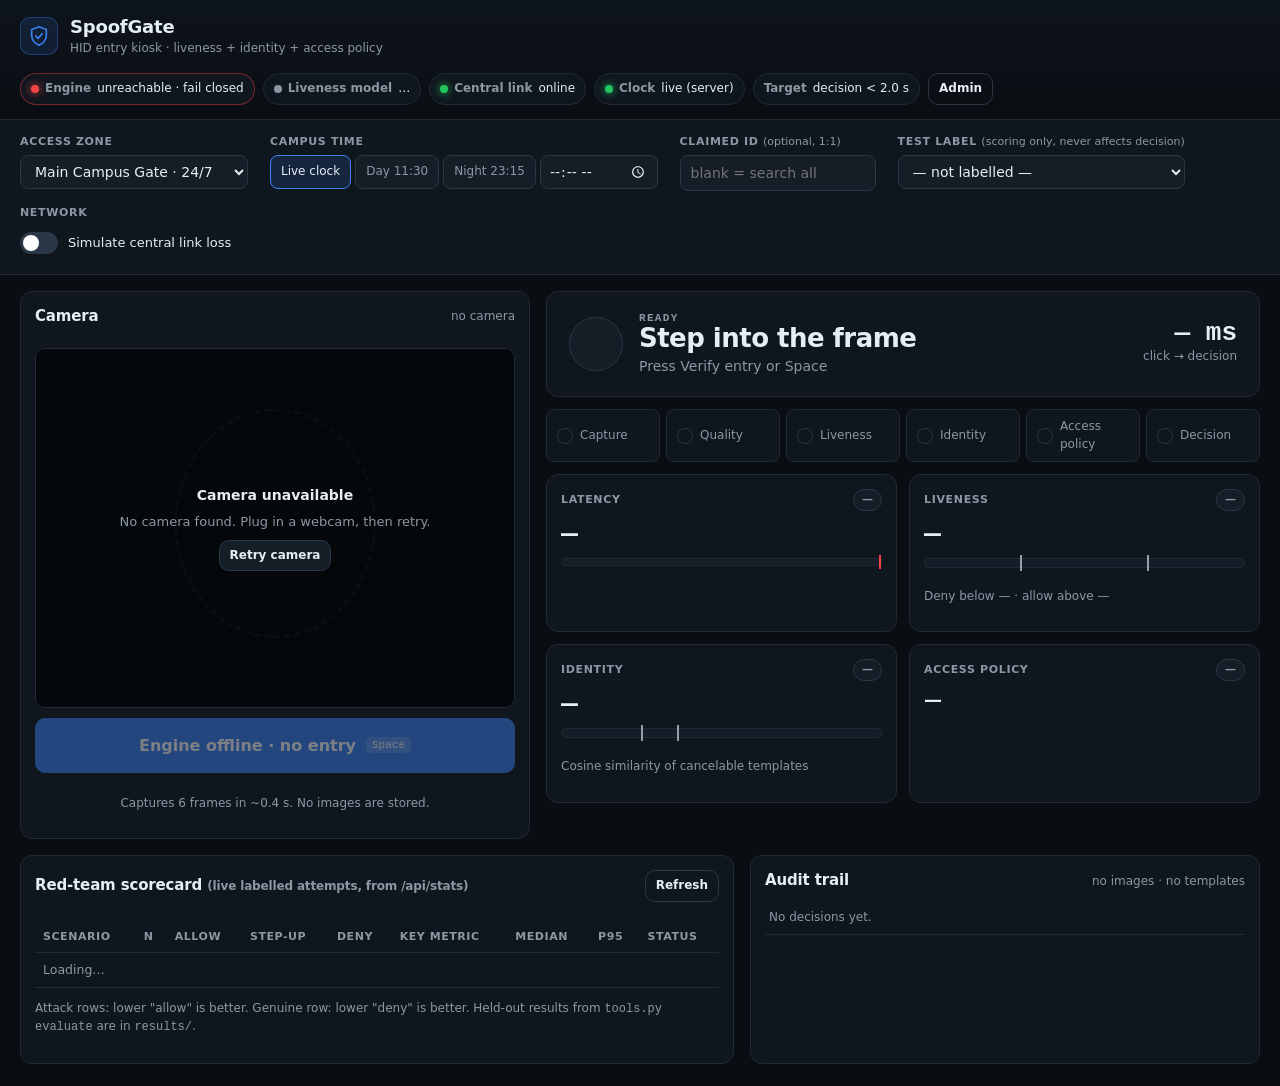
==== frontend/index.html @ 4c599ee3 "vishal_frontend" ====
<!DOCTYPE html>
<html lang="en">
<head>
  <meta charset="utf-8">
  <meta name="viewport" content="width=device-width, initial-scale=1">
  <title>SpoofGate · HID Entry Kiosk</title>
  <link rel="stylesheet" href="styles.css">
</head>
<body>
  <!-- ============ HEADER ============ -->
  <header class="top">
    <div class="brand">
      <div class="logo" aria-hidden="true">
        <svg viewBox="0 0 24 24" width="22" height="22"><path d="M12 2 4 5v6c0 5 3.4 9.4 8 11 4.6-1.6 8-6 8-11V5l-8-3Z" fill="none" stroke="currentColor" stroke-width="1.8"/><path d="m8.5 12 2.5 2.5 4.5-5" fill="none" stroke="currentColor" stroke-width="1.8" stroke-linecap="round" stroke-linejoin="round"/></svg>
      </div>
      <div>
        <h1>SpoofGate</h1>
        <p class="sub">HID entry kiosk · liveness + identity + access policy</p>
      </div>
    </div>
    <div class="pills" id="pills">
      <span class="pill" id="pill-engine"><i></i><b>Engine</b><span>checking…</span></span>
      <span class="pill" id="pill-model"><i></i><b>Liveness model</b><span>…</span></span>
      <span class="pill" id="pill-link"><i></i><b>Central link</b><span>online</span></span>
      <span class="pill" id="pill-clock"><i></i><b>Clock</b><span>live</span></span>
      <span class="pill sla"><b>Target</b><span>decision &lt; 2.0 s</span></span>
      <button class="btn small ghost" id="btn-admin" type="button">Admin</button>
    </div>
  </header>

  <!-- ============ OFFLINE BANNER ============ -->
  <div class="offline-banner" id="offline-banner" hidden>
    <div>
      <strong>OFFLINE · SAFE LOCAL MODE</strong>
      <span>Central service unreachable. Decisions run on this kiosk with stricter rules and never fail open.</span>
    </div>
    <ul>
      <li>Auto-entry only if liveness ≥ <b id="r-live">0.85</b> and match ≥ <b id="r-sim">0.45</b></li>
      <li>Liveness doubt → local head-turn fallback</li>
      <li>Identity or schedule doubt → no entry, security desk</li>
      <li>Restricted zones stay closed</li>
    </ul>
  </div>

  <!-- ============ CONTROL BAR ============ -->
  <section class="controls" aria-label="Kiosk context">
    <label class="ctl">
      <span>Access zone</span>
      <select id="zone">
        <option value="campus_gate">Main Campus Gate · 24/7</option>
        <option value="lab_cse">AI Lab (CSE) · scheduled</option>
        <option value="server_room">Server Room · faculty only</option>
      </select>
    </label>
    <div class="ctl">
      <span>Campus time</span>
      <div class="seg" role="group" aria-label="Clock mode">
        <button type="button" class="on" data-time="">Live clock</button>
        <button type="button" data-time="11:30">Day 11:30</button>
        <button type="button" data-time="23:15">Night 23:15</button>
        <input type="time" id="time-custom" aria-label="Custom demo time">
      </div>
    </div>
    <label class="ctl">
      <span>Claimed ID <em>(optional, 1:1)</em></span>
      <input id="claimed" type="text" placeholder="blank = search all" autocomplete="off" spellcheck="false">
    </label>
    <label class="ctl">
      <span>Test label <em>(scoring only, never affects decision)</em></span>
      <select id="label">
        <option value="">— not labelled —</option>
        <option value="genuine">Genuine live person</option>
        <option value="print">Printed photo</option>
        <option value="screen_photo">Screen photo</option>
        <option value="video_replay">Video replay</option>
        <option value="mask">Mask</option>
      </select>
    </label>
    <div class="ctl">
      <span>Network</span>
      <label class="switch">
        <input type="checkbox" id="offline-toggle">
        <i></i><b id="offline-text">Simulate central link loss</b>
      </label>
    </div>
  </section>

  <!-- ============ MAIN ============ -->
  <main class="grid">
    <!-- LEFT: camera -->
    <section class="card cam-card">
      <div class="card-head">
        <h2>Camera</h2>
        <span class="muted small" id="cam-meta">starting…</span>
      </div>
      <div class="cam" id="cam">
        <video id="video" playsinline muted autoplay></video>
        <div class="guide" aria-hidden="true"></div>
        <div class="flash" id="flash"></div>
        <div class="cam-badge" id="cam-badge" hidden>LOCAL EDGE MODE</div>
        <div class="cam-msg" id="cam-msg" hidden>
          <strong id="cam-msg-title">Camera unavailable</strong>
          <span id="cam-msg-text"></span>
          <button class="btn small" id="cam-retry" type="button">Retry camera</button>
        </div>
      </div>
      <button class="btn primary big" id="btn-verify" type="button">
        <span id="verify-text">Verify entry</span><kbd>Space</kbd>
      </button>
      <p class="muted small center">Captures 6 frames in ~0.4 s. No images are stored.</p>

      <!-- Step-up panel -->
      <div class="step" id="step" hidden>
        <h3 id="step-title">Extra check</h3>
        <p id="step-text" class="muted"></p>
        <div id="step-otp" hidden>
          <div class="otp-row">
            <input id="otp" inputmode="numeric" maxlength="6" placeholder="6-digit code" autocomplete="one-time-code">
            <button class="btn primary" id="btn-otp" type="button">Verify code</button>
          </div>
          <button class="link" id="btn-otp-demo" type="button">Demo: show code sent to registered phone</button>
          <span class="mono" id="otp-demo"></span>
        </div>
        <div id="step-action" hidden>
          <button class="btn primary" id="btn-action" type="button">Start head-turn check</button>
        </div>
        <div id="step-recapture" hidden>
          <button class="btn primary" id="btn-recapture" type="button">Try again</button>
        </div>
        <p class="err small" id="step-err"></p>
      </div>
    </section>

    <!-- RIGHT: decision + telemetry -->
    <section class="right">
      <div class="hero idle" id="hero" aria-live="polite">
        <div class="hero-main">
          <div class="hero-icon" id="hero-icon" aria-hidden="true"></div>
          <div>
            <div class="hero-kicker" id="hero-kicker">READY</div>
            <div class="hero-title" id="hero-title">Step into the frame</div>
            <div class="hero-sub" id="hero-sub">Press Verify entry or Space</div>
          </div>
        </div>
        <div class="hero-side">
          <div class="watch" id="watch">— ms</div>
          <div class="muted small">click → decision</div>
          <code class="small" id="hero-code"></code>
        </div>
      </div>

      <ol class="trace" id="trace" aria-label="Decision pipeline">
        <li data-k="capture"><i></i>Capture</li>
        <li data-k="quality"><i></i>Quality</li>
        <li data-k="liveness"><i></i>Liveness</li>
        <li data-k="identity"><i></i>Identity</li>
        <li data-k="policy"><i></i>Access policy</li>
        <li data-k="offline"><i></i>Offline rules</li>
        <li data-k="decision"><i></i>Decision</li>
      </ol>

      <div class="bento">
        <div class="card tile">
          <div class="tile-head"><h3>Latency</h3><span class="chip" id="lat-chip">—</span></div>
          <div class="big-num" id="lat-total">—</div>
          <div class="sla-bar"><div id="sla-fill"></div><span class="sla-mark" title="2 s limit"></span></div>
          <dl class="kv" id="lat-break"></dl>
        </div>
        <div class="card tile">
          <div class="tile-head"><h3>Liveness</h3><span class="chip" id="live-chip">—</span></div>
          <div class="big-num" id="live-val">—</div>
          <div class="meter" id="live-meter"><div class="fill"></div><span class="mk a"></span><span class="mk b"></span></div>
          <p class="muted small" id="live-note">Deny below — · allow above —</p>
        </div>
        <div class="card tile">
          <div class="tile-head"><h3>Identity</h3><span class="chip" id="id-chip">—</span></div>
          <div class="big-num" id="id-user">—</div>
          <div class="meter" id="id-meter"><div class="fill"></div><span class="mk a"></span><span class="mk b"></span></div>
          <p class="muted small" id="id-note">Cosine similarity of cancelable templates</p>
        </div>
        <div class="card tile">
          <div class="tile-head"><h3>Access policy</h3><span class="chip" id="pol-chip">—</span></div>
          <div class="big-num small-num" id="pol-zone">—</div>
          <dl class="kv" id="pol-kv"></dl>
        </div>
      </div>
    </section>
  </main>

  <!-- ============ BOTTOM ============ -->
  <section class="bottom">
    <div class="card">
      <div class="card-head">
        <h2>Red-team scorecard <span class="muted small">(live labelled attempts, from /api/stats)</span></h2>
        <button class="btn small ghost" id="btn-stats" type="button">Refresh</button>
      </div>
      <div class="summary" id="summary"></div>
      <div class="table-wrap">
        <table>
          <thead>
            <tr><th>Scenario</th><th>n</th><th>Allow</th><th>Step-up</th><th>Deny</th><th>Key metric</th><th>Median</th><th>p95</th><th>Status</th></tr>
          </thead>
          <tbody id="stats-body"><tr><td colspan="9" class="muted">Loading…</td></tr></tbody>
        </table>
      </div>
      <p class="muted small">Attack rows: lower "allow" is better. Genuine row: lower "deny" is better. Held-out results from <code>tools.py evaluate</code> are in <code>results/</code>.</p>
    </div>

    <div class="card">
      <div class="card-head">
        <h2>Audit trail</h2>
        <span class="muted small">no images · no templates</span>
      </div>
      <div class="queue" id="queue" hidden>
        <div>
          <strong id="queue-count">0</strong> offline decisions waiting to sync
          <span class="muted small">(stored on this kiosk: id, time, zone, decision, reason, user, scores)</span>
        </div>
        <button class="btn small" id="btn-sync" type="button">Sync now</button>
      </div>
      <ul class="audit" id="audit"><li class="muted">No decisions yet.</li></ul>
    </div>
  </section>

  <!-- ============ ADMIN ============ -->
  <dialog id="admin">
    <form method="dialog" class="admin-head">
      <h2>Admin</h2>
      <button class="btn small ghost" value="close">Close</button>
    </form>
    <section>
      <h3>Enroll a person</h3>
      <p class="muted small">Look at the camera. 8 frames are turned into a revocable template; no photo is kept. Add the user to <code>data/policy/campus_policy.json</code> to give them zone access.</p>
      <div class="otp-row">
        <input id="enroll-id" placeholder="user id (a-z, 0-9, -)" autocomplete="off" spellcheck="false">
        <button class="btn primary" id="btn-enroll" type="button">Capture &amp; enroll</button>
      </div>
      <p class="small" id="enroll-msg"></p>
    </section>
    <section>
      <h3>Revoke a template</h3>
      <div class="otp-row">
        <select id="revoke-id"></select>
        <button class="btn danger" id="btn-revoke" type="button">Revoke</button>
      </div>
      <p class="small" id="revoke-msg"></p>
    </section>
    <section>
      <h3>Engine health</h3>
      <dl class="kv" id="health-kv"></dl>
    </section>
  </dialog>

  <div class="toast" id="toast" role="status"></div>
  <script src="app.js"></script>
</body>
</html>
---- frontend/styles.css ----
/* SpoofGate kiosk UI — self-contained, no CDN (works when venue Wi-Fi drops) */
:root {
  --bg: #0a0e13;
  --panel: #10161e;
  --panel-2: #151d27;
  --line: #1f2a37;
  --line-2: #2a3747;
  --text: #e6edf3;
  --muted: #8b98a5;
  --blue: #3b82f6;
  --green: #22c55e;
  --green-bg: rgba(34, 197, 94, .12);
  --amber: #f59e0b;
  --amber-bg: rgba(245, 158, 11, .12);
  --red: #ef4444;
  --red-bg: rgba(239, 68, 68, .12);
  --radius: 12px;
  --mono: ui-monospace, SFMono-Regular, Menlo, Consolas, monospace;
}
* { box-sizing: border-box; }
[hidden] { display: none !important; }
html, body { margin: 0; background: var(--bg); color: var(--text);
  font: 14px/1.45 system-ui, -apple-system, "Segoe UI", Roboto, Inter, sans-serif; }
h1, h2, h3 { margin: 0; font-weight: 650; letter-spacing: -.01em; }
h2 { font-size: 15px; } h3 { font-size: 13px; }
code, .mono { font-family: var(--mono); }
.muted { color: var(--muted); } .small { font-size: 12px; } .center { text-align: center; }
.err { color: var(--red); min-height: 1em; margin: 6px 0 0; }
em { font-style: normal; color: var(--muted); font-weight: 400; }

/* ---------- header ---------- */
.top { display: flex; align-items: center; gap: 16px; padding: 14px 20px;
  border-bottom: 1px solid var(--line); background: linear-gradient(180deg, #0e141c, var(--bg)); flex-wrap: wrap; }
.brand { display: flex; gap: 12px; align-items: center; margin-right: auto; }
.logo { width: 38px; height: 38px; border-radius: 10px; display: grid; place-items: center;
  color: var(--blue); background: rgba(59, 130, 246, .12); border: 1px solid rgba(59, 130, 246, .35); }
.brand h1 { font-size: 18px; }
.sub { margin: 0; color: var(--muted); font-size: 12px; }
.pills { display: flex; gap: 8px; flex-wrap: wrap; }
.pill { display: inline-flex; align-items: center; gap: 6px; padding: 5px 10px; border-radius: 999px;
  background: var(--panel); border: 1px solid var(--line); font-size: 12px; white-space: nowrap; }
.pill b { font-weight: 600; color: var(--muted); }
.pill i { width: 8px; height: 8px; border-radius: 50%; background: var(--muted); }
.pill.ok i { background: var(--green); box-shadow: 0 0 8px var(--green); }
.pill.warn i { background: var(--amber); box-shadow: 0 0 8px var(--amber); }
.pill.bad i { background: var(--red); box-shadow: 0 0 8px var(--red); }
.pill.warn { border-color: rgba(245, 158, 11, .45); }
.pill.bad { border-color: rgba(239, 68, 68, .45); }
.pill.sla span { color: var(--text); }

/* ---------- buttons & inputs ---------- */
.btn { font: inherit; font-weight: 600; color: var(--text); background: var(--panel-2);
  border: 1px solid var(--line-2); border-radius: 10px; padding: 9px 14px; cursor: pointer;
  transition: background .15s, border-color .15s, transform .05s; }
.btn:hover { border-color: #3a4a5e; background: #1a2430; }
.btn:active { transform: translateY(1px); }
.btn:disabled { opacity: .45; cursor: not-allowed; }
.btn.primary { background: var(--blue); border-color: var(--blue); color: #fff; }
.btn.primary:hover { background: #2f6fe0; }
.btn.danger { background: var(--red-bg); border-color: rgba(239, 68, 68, .5); color: #fca5a5; }
.btn.ghost { background: transparent; }
.btn.small { padding: 6px 10px; font-size: 12px; }
.btn.big { width: 100%; padding: 15px; font-size: 16px; display: flex; justify-content: center; align-items: center; gap: 10px; }
kbd { font: 11px var(--mono); padding: 2px 6px; border-radius: 5px; background: rgba(255,255,255,.18); }
.link { background: none; border: 0; color: var(--blue); cursor: pointer; padding: 6px 0; font: inherit; font-size: 12px; }
input, select { font: inherit; color: var(--text); background: var(--panel-2); border: 1px solid var(--line-2);
  border-radius: 8px; padding: 7px 10px; outline: none; min-width: 0; }
input:focus, select:focus { border-color: var(--blue); }
input[type="time"] { color-scheme: dark; padding: 5px 8px; }

/* ---------- control bar ---------- */
.controls { display: flex; flex-wrap: wrap; gap: 14px 22px; padding: 14px 20px; border-bottom: 1px solid var(--line); background: var(--panel); }
.ctl { display: flex; flex-direction: column; gap: 5px; }
.ctl > span { font-size: 11px; text-transform: uppercase; letter-spacing: .06em; color: var(--muted); font-weight: 600; }
.ctl > span em { text-transform: none; letter-spacing: 0; }
.seg { display: flex; gap: 4px; align-items: center; }
.seg button { font: inherit; font-size: 12px; color: var(--muted); background: var(--panel-2); border: 1px solid var(--line-2);
  padding: 7px 10px; border-radius: 8px; cursor: pointer; }
.seg button.on { color: var(--text); border-color: var(--blue); background: rgba(59, 130, 246, .15); }
.seg button.demo.on { border-color: var(--amber); background: var(--amber-bg); color: #fcd34d; }
.switch { display: flex; align-items: center; gap: 10px; cursor: pointer; padding: 6px 0; }
.switch input { display: none; }
.switch i { width: 38px; height: 22px; border-radius: 999px; background: var(--line-2); position: relative; transition: background .2s; flex: none; }
.switch i::after { content: ""; position: absolute; top: 3px; left: 3px; width: 16px; height: 16px; border-radius: 50%; background: #fff; transition: left .2s; }
.switch input:checked + i { background: var(--amber); }
.switch input:checked + i::after { left: 19px; }
.switch b { font-weight: 500; font-size: 13px; }

/* ---------- offline banner ---------- */
.offline-banner { display: flex; gap: 20px; flex-wrap: wrap; align-items: center; justify-content: space-between;
  padding: 10px 20px; background: var(--amber-bg); border-bottom: 1px solid rgba(245, 158, 11, .4); color: #fde68a; }
.offline-banner strong { color: var(--amber); margin-right: 10px; letter-spacing: .04em; }
.offline-banner ul { display: flex; flex-wrap: wrap; gap: 4px 16px; margin: 0; padding: 0; list-style: none; font-size: 12px; }
.offline-banner li::before { content: "• "; color: var(--amber); }

/* ---------- layout ---------- */
.grid { display: grid; grid-template-columns: minmax(340px, 5fr) 7fr; gap: 16px; padding: 16px 20px; }
.bottom { display: grid; grid-template-columns: 7fr 5fr; gap: 16px; padding: 0 20px 24px; }
@media (max-width: 1100px) { .grid, .bottom { grid-template-columns: 1fr; } }
.card { background: var(--panel); border: 1px solid var(--line); border-radius: var(--radius); padding: 14px; }
.card-head { display: flex; justify-content: space-between; align-items: center; margin-bottom: 10px; gap: 10px; }
.right { display: flex; flex-direction: column; gap: 12px; min-width: 0; }

/* ---------- camera ---------- */
.cam-card { display: flex; flex-direction: column; gap: 10px; }
.cam { position: relative; aspect-ratio: 4 / 3; border-radius: 10px; overflow: hidden; background: #05080b; border: 1px solid var(--line); }
.cam video { width: 100%; height: 100%; object-fit: cover; transform: scaleX(-1); display: block; }
.guide { position: absolute; left: 50%; top: 50%; width: 42%; height: 64%; transform: translate(-50%, -52%);
  border: 2px dashed rgba(255, 255, 255, .45); border-radius: 50%; pointer-events: none; transition: border-color .2s; }
.cam.busy .guide { border-color: var(--blue); border-style: solid; animation: pulse 0.8s ease-in-out infinite; }
.cam.r-allow .guide { border: 3px solid var(--green); }
.cam.r-step .guide { border: 3px solid var(--amber); }
.cam.r-deny .guide { border: 3px solid var(--red); }
@keyframes pulse { 50% { opacity: .45; } }
.flash { position: absolute; inset: 0; background: #fff; opacity: 0; pointer-events: none; transition: opacity .08s; }
.flash.on { opacity: .12; }
.cam-badge { position: absolute; top: 10px; left: 10px; font: 600 11px var(--mono); letter-spacing: .06em;
  padding: 4px 8px; border-radius: 6px; background: rgba(245, 158, 11, .9); color: #111; }
.cam-msg { position: absolute; inset: 0; display: flex; flex-direction: column; align-items: center; justify-content: center;
  gap: 8px; padding: 24px; text-align: center; background: rgba(5, 8, 11, .92); }
.cam-msg span { color: var(--muted); font-size: 13px; max-width: 340px; }

/* ---------- step-up ---------- */
.step { border: 1px solid rgba(245, 158, 11, .45); background: var(--amber-bg); border-radius: 10px; padding: 12px; }
.step h3 { color: var(--amber); margin-bottom: 4px; }
.step p { margin: 0 0 10px; }
.otp-row { display: flex; gap: 8px; }
.otp-row input, .otp-row select { flex: 1; }
#otp { font: 600 18px var(--mono); letter-spacing: .3em; }
#otp-demo { color: #fde68a; margin-left: 8px; }

/* ---------- hero decision ---------- */
.hero { display: flex; justify-content: space-between; align-items: center; gap: 16px; padding: 20px 22px;
  border-radius: var(--radius); border: 1px solid var(--line); background: var(--panel); transition: all .25s; }
.hero-main { display: flex; gap: 16px; align-items: center; min-width: 0; }
.hero-icon { width: 54px; height: 54px; border-radius: 50%; flex: none; display: grid; place-items: center;
  font-size: 26px; font-weight: 700; background: var(--panel-2); border: 1px solid var(--line-2); color: var(--muted); }
.hero-kicker { font: 600 11px var(--mono); letter-spacing: .12em; color: var(--muted); }
.hero-title { font-size: 26px; font-weight: 750; letter-spacing: -.02em; line-height: 1.15; }
.hero-sub { color: var(--muted); margin-top: 2px; }
.hero-side { text-align: right; flex: none; }
.watch { font: 700 26px var(--mono); font-variant-numeric: tabular-nums; }
.hero-side code { color: var(--muted); display: block; margin-top: 4px; }
.hero.allow { border-color: var(--green); background: linear-gradient(135deg, rgba(34,197,94,.16), var(--panel) 60%); box-shadow: 0 0 40px rgba(34,197,94,.15); }
.hero.allow .hero-icon { background: var(--green); color: #052e14; border-color: var(--green); }
.hero.allow .hero-kicker { color: var(--green); }
.hero.step { border-color: var(--amber); background: linear-gradient(135deg, rgba(245,158,11,.16), var(--panel) 60%); box-shadow: 0 0 40px rgba(245,158,11,.12); }
.hero.step .hero-icon { background: var(--amber); color: #3b2502; border-color: var(--amber); }
.hero.step .hero-kicker { color: var(--amber); }
.hero.deny { border-color: var(--red); background: linear-gradient(135deg, rgba(239,68,68,.17), var(--panel) 60%); box-shadow: 0 0 40px rgba(239,68,68,.15); }
.hero.deny .hero-icon { background: var(--red); color: #fff; border-color: var(--red); }
.hero.deny .hero-kicker { color: var(--red); }
.hero.busy .hero-icon { border-color: var(--blue); color: var(--blue); animation: pulse .8s infinite; }
.hero.busy .hero-kicker { color: var(--blue); }

/* ---------- pipeline trace ---------- */
.trace { display: flex; gap: 6px; list-style: none; margin: 0; padding: 0; flex-wrap: wrap; }
.trace li { flex: 1; min-width: 92px; display: flex; align-items: center; gap: 7px; padding: 8px 10px; font-size: 12px;
  border-radius: 8px; background: var(--panel); border: 1px solid var(--line); color: var(--muted); }
.trace li i { width: 16px; height: 16px; border-radius: 50%; flex: none; border: 1.5px solid var(--line-2);
  display: grid; place-items: center; font: 700 10px/1 var(--mono); font-style: normal; }
.trace li.ok { color: var(--text); border-color: rgba(34,197,94,.4); } .trace li.ok i { background: var(--green); border-color: var(--green); color: #052e14; }
.trace li.warn { color: var(--text); border-color: rgba(245,158,11,.45); } .trace li.warn i { background: var(--amber); border-color: var(--amber); color: #3b2502; }
.trace li.bad { color: var(--text); border-color: rgba(239,68,68,.5); } .trace li.bad i { background: var(--red); border-color: var(--red); color: #fff; }
.trace li.skip { opacity: .45; }
.trace li[data-k="offline"] { display: none; }
body.offline .trace li[data-k="offline"] { display: flex; }

/* ---------- bento tiles ---------- */
.bento { display: grid; grid-template-columns: repeat(2, minmax(0, 1fr)); gap: 12px; }
@media (max-width: 640px) { .bento { grid-template-columns: 1fr; } }
.tile { display: flex; flex-direction: column; gap: 8px; min-height: 150px; }
.tile-head { display: flex; justify-content: space-between; align-items: center; }
.tile h3 { color: var(--muted); font-weight: 600; text-transform: uppercase; letter-spacing: .06em; font-size: 11px; }
.big-num { font: 700 28px var(--mono); font-variant-numeric: tabular-nums; overflow: hidden; text-overflow: ellipsis; white-space: nowrap; }
.small-num { font-size: 18px; font-family: inherit; }
.chip { font-size: 11px; font-weight: 600; padding: 2px 8px; border-radius: 999px; background: var(--panel-2); border: 1px solid var(--line-2); color: var(--muted); white-space: nowrap; }
.chip.ok { color: #86efac; background: var(--green-bg); border-color: rgba(34,197,94,.4); }
.chip.warn { color: #fcd34d; background: var(--amber-bg); border-color: rgba(245,158,11,.4); }
.chip.bad { color: #fca5a5; background: var(--red-bg); border-color: rgba(239,68,68,.45); }
.meter { position: relative; height: 10px; border-radius: 999px; background: var(--panel-2); border: 1px solid var(--line); overflow: visible; }
.meter .fill { height: 100%; width: 0; border-radius: 999px; background: var(--muted); transition: width .4s ease, background .2s; }
.meter .mk { position: absolute; top: -4px; width: 2px; height: 16px; background: #c9d4df; opacity: .7; left: 0; }
.sla-bar { position: relative; height: 8px; border-radius: 999px; background: var(--panel-2); border: 1px solid var(--line); }
.sla-bar div { height: 100%; width: 0; border-radius: 999px; background: var(--green); transition: width .4s; }
.sla-mark { position: absolute; right: 0; top: -4px; width: 2px; height: 14px; background: var(--red); }
.kv { display: grid; grid-template-columns: auto 1fr; gap: 3px 12px; margin: 0; font-size: 12px; }
.kv dt { color: var(--muted); } .kv dd { margin: 0; text-align: right; font-family: var(--mono); overflow-wrap: anywhere; }

/* ---------- scorecard ---------- */
.summary { display: grid; grid-template-columns: repeat(4, minmax(0, 1fr)); gap: 8px; margin-bottom: 10px; }
@media (max-width: 640px) { .summary { grid-template-columns: repeat(2, 1fr); } }
.summary div { background: var(--panel-2); border: 1px solid var(--line); border-radius: 8px; padding: 8px 10px; }
.summary b { display: block; font: 700 18px var(--mono); }
.summary span { color: var(--muted); font-size: 11px; }
.table-wrap { overflow-x: auto; }
table { width: 100%; border-collapse: collapse; font-size: 12.5px; }
th { text-align: left; font-weight: 600; color: var(--muted); font-size: 11px; text-transform: uppercase; letter-spacing: .05em; padding: 7px 8px; border-bottom: 1px solid var(--line); }
td { padding: 8px; border-bottom: 1px solid var(--line); font-variant-numeric: tabular-nums; }
td.num { font-family: var(--mono); }

/* ---------- audit ---------- */
.queue { display: flex; justify-content: space-between; align-items: center; gap: 10px; padding: 10px; margin-bottom: 10px;
  border-radius: 8px; background: var(--amber-bg); border: 1px solid rgba(245,158,11,.4); }
.queue strong { color: var(--amber); font: 700 16px var(--mono); }
.audit { list-style: none; margin: 0; padding: 0; max-height: 300px; overflow-y: auto; }
.audit li { display: grid; grid-template-columns: 62px 72px 1fr auto; gap: 8px; align-items: center; padding: 7px 4px; border-bottom: 1px solid var(--line); font-size: 12px; }
.audit li.muted { display: block; }
.audit .t { font-family: var(--mono); color: var(--muted); }
.audit .r { overflow: hidden; text-overflow: ellipsis; white-space: nowrap; }
.tag { font: 600 10px var(--mono); padding: 2px 6px; border-radius: 5px; text-align: center; }
.tag.ALLOW { background: var(--green-bg); color: #86efac; }
.tag.STEP_UP { background: var(--amber-bg); color: #fcd34d; }
.tag.DENY { background: var(--red-bg); color: #fca5a5; }
.tag.off { background: rgba(245,158,11,.2); color: var(--amber); margin-left: 4px; }

/* ---------- admin dialog ---------- */
dialog { background: var(--panel); color: var(--text); border: 1px solid var(--line-2); border-radius: 14px; padding: 18px; width: min(520px, 92vw); }
dialog::backdrop { background: rgba(0, 0, 0, .6); }
.admin-head { display: flex; justify-content: space-between; align-items: center; margin-bottom: 8px; }
dialog section { padding: 12px 0; border-top: 1px solid var(--line); }
dialog section h3 { margin-bottom: 6px; }
dialog p { margin: 4px 0 8px; }
.ok-text { color: #86efac; } .bad-text { color: #fca5a5; }

/* ---------- toast ---------- */
.toast { position: fixed; bottom: 20px; left: 50%; transform: translate(-50%, 20px); opacity: 0; pointer-events: none;
  background: var(--panel-2); border: 1px solid var(--line-2); padding: 10px 16px; border-radius: 10px; transition: all .25s; z-index: 10; }
.toast.on { opacity: 1; transform: translate(-50%, 0); }
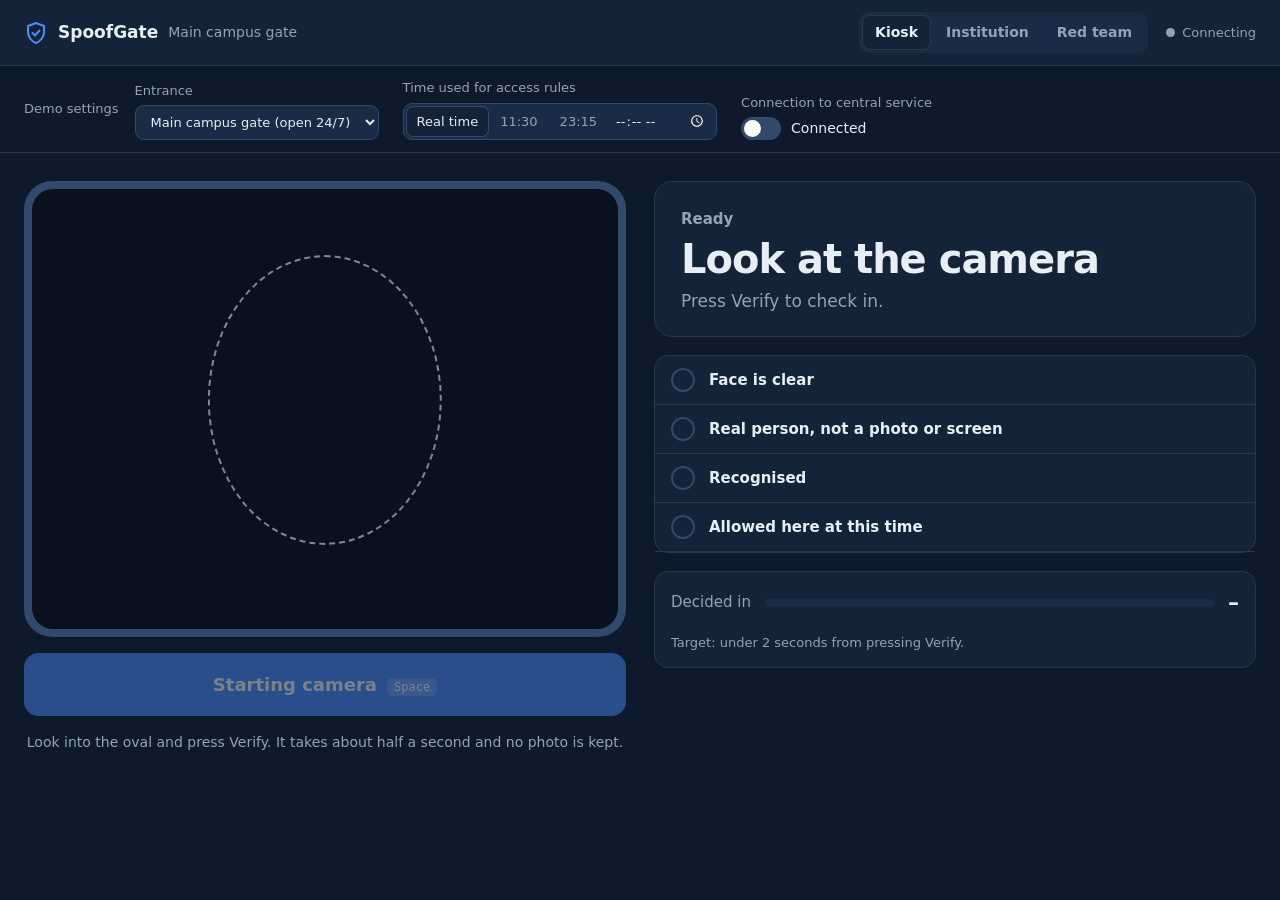
==== commit 755f1878: "change in frontend" ====
--- a/frontend/index.html
+++ b/frontend/index.html
@@ -3,255 +3,114 @@
 <head>
   <meta charset="utf-8">
   <meta name="viewport" content="width=device-width, initial-scale=1">
-  <title>SpoofGate · HID Entry Kiosk</title>
+  <title>SpoofGate kiosk</title>
   <link rel="stylesheet" href="styles.css">
 </head>
-<body>
-  <!-- ============ HEADER ============ -->
-  <header class="top">
-    <div class="brand">
-      <div class="logo" aria-hidden="true">
-        <svg viewBox="0 0 24 24" width="22" height="22"><path d="M12 2 4 5v6c0 5 3.4 9.4 8 11 4.6-1.6 8-6 8-11V5l-8-3Z" fill="none" stroke="currentColor" stroke-width="1.8"/><path d="m8.5 12 2.5 2.5 4.5-5" fill="none" stroke="currentColor" stroke-width="1.8" stroke-linecap="round" stroke-linejoin="round"/></svg>
-      </div>
-      <div>
-        <h1>SpoofGate</h1>
-        <p class="sub">HID entry kiosk · liveness + identity + access policy</p>
+<body class="theme-kiosk">
+  <header class="bar">
+    <a class="brand" href="index.html">
+      <svg viewBox="0 0 24 24" width="24" height="24" aria-hidden="true"><path d="M12 2 4 5v6c0 5 3.4 9.4 8 11 4.6-1.6 8-6 8-11V5l-8-3Z" fill="none" stroke="currentColor" stroke-width="2"/><path d="m8.5 12 2.5 2.5 4.5-5" fill="none" stroke="currentColor" stroke-width="2" stroke-linecap="round" stroke-linejoin="round"/></svg>
+      <strong>SpoofGate</strong>
+      <span id="where">Main campus gate</span>
+    </a>
+    <nav class="nav" aria-label="Dashboards">
+      <a href="index.html" aria-current="page">Kiosk</a>
+      <a href="admin.html">Institution</a>
+      <a href="redteam.html">Red team</a>
+    </nav>
+    <span class="dot" id="engine-dot">Connecting</span>
+  </header>
+
+  <section class="settings" aria-label="Demo settings">
+    <span class="label">Demo settings</span>
+    <label class="field">Entrance
+      <select id="zone">
+        <option value="campus_gate">Main campus gate (open 24/7)</option>
+        <option value="lab_cse">AI Lab (CSE), scheduled hours</option>
+        <option value="server_room">Server room, faculty only</option>
+      </select>
+    </label>
+    <div class="field">Time used for access rules
+      <div class="seg" role="group" aria-label="Clock">
+        <button type="button" data-time="" aria-pressed="true">Real time</button>
+        <button type="button" data-time="11:30" aria-pressed="false">11:30</button>
+        <button type="button" data-time="23:15" aria-pressed="false">23:15</button>
+        <input type="time" id="time-custom" aria-label="Other time">
       </div>
     </div>
-    <div class="pills" id="pills">
-      <span class="pill" id="pill-engine"><i></i><b>Engine</b><span>checking…</span></span>
-      <span class="pill" id="pill-model"><i></i><b>Liveness model</b><span>…</span></span>
-      <span class="pill" id="pill-link"><i></i><b>Central link</b><span>online</span></span>
-      <span class="pill" id="pill-clock"><i></i><b>Clock</b><span>live</span></span>
-      <span class="pill sla"><b>Target</b><span>decision &lt; 2.0 s</span></span>
-      <button class="btn small ghost" id="btn-admin" type="button">Admin</button>
+    <div class="field">Connection to central service
+      <label class="switch"><input type="checkbox" id="offline"><i></i><span id="offline-label">Connected</span></label>
     </div>
-  </header>
+    <div class="setup" id="setup" aria-live="polite"></div>
+  </section>
 
-  <!-- ============ OFFLINE BANNER ============ -->
-  <div class="offline-banner" id="offline-banner" hidden>
-    <div>
-      <strong>OFFLINE · SAFE LOCAL MODE</strong>
-      <span>Central service unreachable. Decisions run on this kiosk with stricter rules and never fail open.</span>
-    </div>
-    <ul>
-      <li>Auto-entry only if liveness ≥ <b id="r-live">0.85</b> and match ≥ <b id="r-sim">0.45</b></li>
-      <li>Liveness doubt → local head-turn fallback</li>
-      <li>Identity or schedule doubt → no entry, security desk</li>
-      <li>Restricted zones stay closed</li>
-    </ul>
+  <div class="offline-note" id="offline-note" hidden>
+    <span><b>Offline safe mode.</b> This kiosk decides on its own with stricter rules. Restricted areas stay locked and doubtful cases go to the security desk.</span>
+    <span id="offline-rule-text" class="small"></span>
   </div>
 
-  <!-- ============ CONTROL BAR ============ -->
-  <section class="controls" aria-label="Kiosk context">
-    <label class="ctl">
-      <span>Access zone</span>
-      <select id="zone">
-        <option value="campus_gate">Main Campus Gate · 24/7</option>
-        <option value="lab_cse">AI Lab (CSE) · scheduled</option>
-        <option value="server_room">Server Room · faculty only</option>
-      </select>
-    </label>
-    <div class="ctl">
-      <span>Campus time</span>
-      <div class="seg" role="group" aria-label="Clock mode">
-        <button type="button" class="on" data-time="">Live clock</button>
-        <button type="button" data-time="11:30">Day 11:30</button>
-        <button type="button" data-time="23:15">Night 23:15</button>
-        <input type="time" id="time-custom" aria-label="Custom demo time">
-      </div>
-    </div>
-    <label class="ctl">
-      <span>Claimed ID <em>(optional, 1:1)</em></span>
-      <input id="claimed" type="text" placeholder="blank = search all" autocomplete="off" spellcheck="false">
-    </label>
-    <label class="ctl">
-      <span>Test label <em>(scoring only, never affects decision)</em></span>
-      <select id="label">
-        <option value="">— not labelled —</option>
-        <option value="genuine">Genuine live person</option>
-        <option value="print">Printed photo</option>
-        <option value="screen_photo">Screen photo</option>
-        <option value="video_replay">Video replay</option>
-        <option value="mask">Mask</option>
-      </select>
-    </label>
-    <div class="ctl">
-      <span>Network</span>
-      <label class="switch">
-        <input type="checkbox" id="offline-toggle">
-        <i></i><b id="offline-text">Simulate central link loss</b>
-      </label>
-    </div>
-  </section>
-
-  <!-- ============ MAIN ============ -->
-  <main class="grid">
-    <!-- LEFT: camera -->
-    <section class="card cam-card">
-      <div class="card-head">
-        <h2>Camera</h2>
-        <span class="muted small" id="cam-meta">starting…</span>
-      </div>
-      <div class="cam" id="cam">
-        <video id="video" playsinline muted autoplay></video>
-        <div class="guide" aria-hidden="true"></div>
-        <div class="flash" id="flash"></div>
-        <div class="cam-badge" id="cam-badge" hidden>LOCAL EDGE MODE</div>
-        <div class="cam-msg" id="cam-msg" hidden>
-          <strong id="cam-msg-title">Camera unavailable</strong>
-          <span id="cam-msg-text"></span>
-          <button class="btn small" id="cam-retry" type="button">Retry camera</button>
+  <main class="kiosk">
+    <section class="reader" aria-label="Camera">
+      <div class="lens" id="lens">
+        <div class="feed">
+          <video id="video" playsinline muted autoplay></video>
+          <div class="oval" aria-hidden="true"></div>
+          <div class="shutter" id="shutter"></div>
+          <span class="edge" id="edge" hidden>Working offline</span>
+          <div class="over" id="cam-over" hidden>
+            <h3>Camera unavailable</h3>
+            <p id="cam-error"></p>
+            <button class="btn" id="cam-retry" type="button">Try the camera again</button>
+          </div>
         </div>
       </div>
-      <button class="btn primary big" id="btn-verify" type="button">
-        <span id="verify-text">Verify entry</span><kbd>Space</kbd>
-      </button>
-      <p class="muted small center">Captures 6 frames in ~0.4 s. No images are stored.</p>
-
-      <!-- Step-up panel -->
-      <div class="step" id="step" hidden>
-        <h3 id="step-title">Extra check</h3>
-        <p id="step-text" class="muted"></p>
-        <div id="step-otp" hidden>
-          <div class="otp-row">
-            <input id="otp" inputmode="numeric" maxlength="6" placeholder="6-digit code" autocomplete="one-time-code">
-            <button class="btn primary" id="btn-otp" type="button">Verify code</button>
-          </div>
-          <button class="link" id="btn-otp-demo" type="button">Demo: show code sent to registered phone</button>
-          <span class="mono" id="otp-demo"></span>
-        </div>
-        <div id="step-action" hidden>
-          <button class="btn primary" id="btn-action" type="button">Start head-turn check</button>
-        </div>
-        <div id="step-recapture" hidden>
-          <button class="btn primary" id="btn-recapture" type="button">Try again</button>
-        </div>
-        <p class="err small" id="step-err"></p>
-      </div>
+      <button class="btn primary go" id="go" type="button" disabled><span id="go-text">Starting camera</span><kbd>Space</kbd></button>
+      <p class="hint">Look into the oval and press Verify. It takes about half a second and no photo is kept.</p>
     </section>
 
-    <!-- RIGHT: decision + telemetry -->
-    <section class="right">
-      <div class="hero idle" id="hero" aria-live="polite">
-        <div class="hero-main">
-          <div class="hero-icon" id="hero-icon" aria-hidden="true"></div>
-          <div>
-            <div class="hero-kicker" id="hero-kicker">READY</div>
-            <div class="hero-title" id="hero-title">Step into the frame</div>
-            <div class="hero-sub" id="hero-sub">Press Verify entry or Space</div>
-          </div>
-        </div>
-        <div class="hero-side">
-          <div class="watch" id="watch">— ms</div>
-          <div class="muted small">click → decision</div>
-          <code class="small" id="hero-code"></code>
-        </div>
+    <section class="result" aria-live="polite">
+      <div class="verdict" id="verdict">
+        <div class="state" id="v-state">Ready</div>
+        <h1 id="v-title">Look at the camera</h1>
+        <p class="why" id="v-why">Press Verify to check in.</p>
       </div>
 
-      <ol class="trace" id="trace" aria-label="Decision pipeline">
-        <li data-k="capture"><i></i>Capture</li>
-        <li data-k="quality"><i></i>Quality</li>
-        <li data-k="liveness"><i></i>Liveness</li>
-        <li data-k="identity"><i></i>Identity</li>
-        <li data-k="policy"><i></i>Access policy</li>
-        <li data-k="offline"><i></i>Offline rules</li>
-        <li data-k="decision"><i></i>Decision</li>
+      <div class="next" id="next" hidden>
+        <h3 id="n-title"></h3>
+        <p class="muted" id="n-text"></p>
+        <div class="row" id="n-actions"></div>
+        <div class="row" id="n-code" hidden>
+          <input class="otp" id="code" inputmode="numeric" maxlength="6" placeholder="······" autocomplete="one-time-code" aria-label="6-digit approval code">
+          <button class="btn primary" id="code-go" type="button">Confirm code</button>
+        </div>
+        <div class="wait" id="n-wait" hidden><span class="spinner" aria-hidden="true"></span><span id="n-wait-text"></span></div>
+        <p class="err" id="n-err"></p>
+      </div>
+
+      <ol class="checks" id="checks" aria-label="What was checked">
+        <li data-k="quality"><span class="ic"></span><span class="what">Face is clear</span><span class="val"></span></li>
+        <li data-k="liveness"><span class="ic"></span><span class="what">Real person, not a photo or screen</span><span class="val"></span></li>
+        <li data-k="identity"><span class="ic"></span><span class="what">Recognised</span><span class="val"></span></li>
+        <li data-k="policy"><span class="ic"></span><span class="what">Allowed here at this time</span><span class="val"></span></li>
+        <li data-k="offline" hidden><span class="ic"></span><span class="what">Offline safety rules</span><span class="val"></span></li>
+        <li data-k="approval" hidden><span class="ic"></span><span class="what">HR / Security approval</span><span class="val"></span></li>
       </ol>
 
-      <div class="bento">
-        <div class="card tile">
-          <div class="tile-head"><h3>Latency</h3><span class="chip" id="lat-chip">—</span></div>
-          <div class="big-num" id="lat-total">—</div>
-          <div class="sla-bar"><div id="sla-fill"></div><span class="sla-mark" title="2 s limit"></span></div>
-          <dl class="kv" id="lat-break"></dl>
-        </div>
-        <div class="card tile">
-          <div class="tile-head"><h3>Liveness</h3><span class="chip" id="live-chip">—</span></div>
-          <div class="big-num" id="live-val">—</div>
-          <div class="meter" id="live-meter"><div class="fill"></div><span class="mk a"></span><span class="mk b"></span></div>
-          <p class="muted small" id="live-note">Deny below — · allow above —</p>
-        </div>
-        <div class="card tile">
-          <div class="tile-head"><h3>Identity</h3><span class="chip" id="id-chip">—</span></div>
-          <div class="big-num" id="id-user">—</div>
-          <div class="meter" id="id-meter"><div class="fill"></div><span class="mk a"></span><span class="mk b"></span></div>
-          <p class="muted small" id="id-note">Cosine similarity of cancelable templates</p>
-        </div>
-        <div class="card tile">
-          <div class="tile-head"><h3>Access policy</h3><span class="chip" id="pol-chip">—</span></div>
-          <div class="big-num small-num" id="pol-zone">—</div>
-          <dl class="kv" id="pol-kv"></dl>
-        </div>
+      <div class="timing" id="timing">
+        <span class="muted">Decided in</span>
+        <span class="track" aria-hidden="true"><i id="t-fill"></i></span>
+        <strong id="t-total">–</strong>
+        <span class="parts" id="t-parts">Target: under 2 seconds from pressing Verify.</span>
+      </div>
+
+      <div class="queue" id="queue" hidden>
+        <span><b id="q-count">0</b> offline decisions saved on this kiosk, waiting to sync. Only time, place, result and scores are kept.</span>
+        <button class="btn sm" id="sync" type="button">Sync now</button>
       </div>
     </section>
   </main>
 
-  <!-- ============ BOTTOM ============ -->
-  <section class="bottom">
-    <div class="card">
-      <div class="card-head">
-        <h2>Red-team scorecard <span class="muted small">(live labelled attempts, from /api/stats)</span></h2>
-        <button class="btn small ghost" id="btn-stats" type="button">Refresh</button>
-      </div>
-      <div class="summary" id="summary"></div>
-      <div class="table-wrap">
-        <table>
-          <thead>
-            <tr><th>Scenario</th><th>n</th><th>Allow</th><th>Step-up</th><th>Deny</th><th>Key metric</th><th>Median</th><th>p95</th><th>Status</th></tr>
-          </thead>
-          <tbody id="stats-body"><tr><td colspan="9" class="muted">Loading…</td></tr></tbody>
-        </table>
-      </div>
-      <p class="muted small">Attack rows: lower "allow" is better. Genuine row: lower "deny" is better. Held-out results from <code>tools.py evaluate</code> are in <code>results/</code>.</p>
-    </div>
-
-    <div class="card">
-      <div class="card-head">
-        <h2>Audit trail</h2>
-        <span class="muted small">no images · no templates</span>
-      </div>
-      <div class="queue" id="queue" hidden>
-        <div>
-          <strong id="queue-count">0</strong> offline decisions waiting to sync
-          <span class="muted small">(stored on this kiosk: id, time, zone, decision, reason, user, scores)</span>
-        </div>
-        <button class="btn small" id="btn-sync" type="button">Sync now</button>
-      </div>
-      <ul class="audit" id="audit"><li class="muted">No decisions yet.</li></ul>
-    </div>
-  </section>
-
-  <!-- ============ ADMIN ============ -->
-  <dialog id="admin">
-    <form method="dialog" class="admin-head">
-      <h2>Admin</h2>
-      <button class="btn small ghost" value="close">Close</button>
-    </form>
-    <section>
-      <h3>Enroll a person</h3>
-      <p class="muted small">Look at the camera. 8 frames are turned into a revocable template; no photo is kept. Add the user to <code>data/policy/campus_policy.json</code> to give them zone access.</p>
-      <div class="otp-row">
-        <input id="enroll-id" placeholder="user id (a-z, 0-9, -)" autocomplete="off" spellcheck="false">
-        <button class="btn primary" id="btn-enroll" type="button">Capture &amp; enroll</button>
-      </div>
-      <p class="small" id="enroll-msg"></p>
-    </section>
-    <section>
-      <h3>Revoke a template</h3>
-      <div class="otp-row">
-        <select id="revoke-id"></select>
-        <button class="btn danger" id="btn-revoke" type="button">Revoke</button>
-      </div>
-      <p class="small" id="revoke-msg"></p>
-    </section>
-    <section>
-      <h3>Engine health</h3>
-      <dl class="kv" id="health-kv"></dl>
-    </section>
-  </dialog>
-
-  <div class="toast" id="toast" role="status"></div>
-  <script src="app.js"></script>
+  <script src="common.js"></script>
+  <script src="kiosk.js"></script>
 </body>
 </html>
--- a/frontend/styles.css
+++ b/frontend/styles.css
@@ -1,229 +1,232 @@
-/* SpoofGate kiosk UI — self-contained, no CDN (works when venue Wi-Fi drops) */
-:root {
-  --bg: #0a0e13;
-  --panel: #10161e;
-  --panel-2: #151d27;
-  --line: #1f2a37;
-  --line-2: #2a3747;
-  --text: #e6edf3;
-  --muted: #8b98a5;
-  --blue: #3b82f6;
-  --green: #22c55e;
-  --green-bg: rgba(34, 197, 94, .12);
-  --amber: #f59e0b;
-  --amber-bg: rgba(245, 158, 11, .12);
-  --red: #ef4444;
-  --red-bg: rgba(239, 68, 68, .12);
-  --radius: 12px;
-  --mono: ui-monospace, SFMono-Regular, Menlo, Consolas, monospace;
+/* SpoofGate UI. One stylesheet, three themes: kiosk (door reader), office (HR/Security), redteam.
+   System fonts only, no CDN, so it keeps working when the venue network drops. */
+
+:root, .theme-kiosk {
+  --bg: #0e1a2b; --surface: #142338; --surface-2: #1a2c45; --line: #24384f; --line-2: #31496a;
+  --text: #e8eef6; --muted: #93a4b8; --accent: #4c8dff; --accent-ink: #fff;
+  --grant: #2fbf71; --hold: #f2a93b; --refuse: #e5484d;
+  --grant-soft: rgba(47, 191, 113, .14); --hold-soft: rgba(242, 169, 59, .14); --refuse-soft: rgba(229, 72, 77, .14);
+  --ring-idle: #31496a; --shadow: 0 1px 0 rgba(255, 255, 255, .03) inset;
+  color-scheme: dark;
 }
+.theme-office {
+  --bg: #f3f5f8; --surface: #ffffff; --surface-2: #eef2f7; --line: #dce3ec; --line-2: #c8d2de;
+  --text: #14233a; --muted: #5b6b80; --accent: #1f5fd1; --accent-ink: #fff;
+  --grant: #1e9e5a; --hold: #b86e00; --refuse: #c9303a;
+  --grant-soft: #e5f6ec; --hold-soft: #fff3df; --refuse-soft: #fde8e9;
+  --shadow: 0 1px 2px rgba(20, 35, 58, .06);
+  color-scheme: light;
+}
+.theme-redteam { --accent: #ff6b4a; --accent-ink: #1b0d08; }
+
 * { box-sizing: border-box; }
 [hidden] { display: none !important; }
-html, body { margin: 0; background: var(--bg); color: var(--text);
-  font: 14px/1.45 system-ui, -apple-system, "Segoe UI", Roboto, Inter, sans-serif; }
-h1, h2, h3 { margin: 0; font-weight: 650; letter-spacing: -.01em; }
-h2 { font-size: 15px; } h3 { font-size: 13px; }
-code, .mono { font-family: var(--mono); }
-.muted { color: var(--muted); } .small { font-size: 12px; } .center { text-align: center; }
-.err { color: var(--red); min-height: 1em; margin: 6px 0 0; }
-em { font-style: normal; color: var(--muted); font-weight: 400; }
-
-/* ---------- header ---------- */
-.top { display: flex; align-items: center; gap: 16px; padding: 14px 20px;
-  border-bottom: 1px solid var(--line); background: linear-gradient(180deg, #0e141c, var(--bg)); flex-wrap: wrap; }
-.brand { display: flex; gap: 12px; align-items: center; margin-right: auto; }
-.logo { width: 38px; height: 38px; border-radius: 10px; display: grid; place-items: center;
-  color: var(--blue); background: rgba(59, 130, 246, .12); border: 1px solid rgba(59, 130, 246, .35); }
-.brand h1 { font-size: 18px; }
-.sub { margin: 0; color: var(--muted); font-size: 12px; }
-.pills { display: flex; gap: 8px; flex-wrap: wrap; }
-.pill { display: inline-flex; align-items: center; gap: 6px; padding: 5px 10px; border-radius: 999px;
-  background: var(--panel); border: 1px solid var(--line); font-size: 12px; white-space: nowrap; }
-.pill b { font-weight: 600; color: var(--muted); }
-.pill i { width: 8px; height: 8px; border-radius: 50%; background: var(--muted); }
-.pill.ok i { background: var(--green); box-shadow: 0 0 8px var(--green); }
-.pill.warn i { background: var(--amber); box-shadow: 0 0 8px var(--amber); }
-.pill.bad i { background: var(--red); box-shadow: 0 0 8px var(--red); }
-.pill.warn { border-color: rgba(245, 158, 11, .45); }
-.pill.bad { border-color: rgba(239, 68, 68, .45); }
-.pill.sla span { color: var(--text); }
-
-/* ---------- buttons & inputs ---------- */
-.btn { font: inherit; font-weight: 600; color: var(--text); background: var(--panel-2);
-  border: 1px solid var(--line-2); border-radius: 10px; padding: 9px 14px; cursor: pointer;
-  transition: background .15s, border-color .15s, transform .05s; }
-.btn:hover { border-color: #3a4a5e; background: #1a2430; }
-.btn:active { transform: translateY(1px); }
+html, body { margin: 0; }
+body {
+  background: var(--bg); color: var(--text); min-height: 100vh;
+  font: 15px/1.5 "Segoe UI Variable Text", "Segoe UI", system-ui, -apple-system, "Helvetica Neue", Arial, sans-serif;
+  font-variant-numeric: tabular-nums;
+}
+h1, h2, h3 { margin: 0; font-family: "Segoe UI Variable Display", "Segoe UI", system-ui, sans-serif; letter-spacing: -.01em; }
+h2 { font-size: 18px; font-weight: 650; }
+h3 { font-size: 15px; font-weight: 650; }
+p { margin: 0; }
+a { color: var(--accent); }
+.muted { color: var(--muted); }
+.small { font-size: 13px; }
+.code { font-family: ui-monospace, "Cascadia Mono", Consolas, monospace; }
+:focus-visible { outline: 2px solid var(--accent); outline-offset: 2px; }
+@media (prefers-reduced-motion: reduce) { *, *::before, *::after { animation: none !important; transition: none !important; } }
+
+/* ---------- top bar & nav ---------- */
+.bar { display: flex; align-items: center; gap: 18px; padding: 12px 24px; border-bottom: 1px solid var(--line); background: var(--surface); flex-wrap: wrap; }
+.theme-redteam .bar { border-top: 4px solid transparent; border-image: repeating-linear-gradient(-45deg, var(--accent) 0 10px, #2a1a14 10px 20px) 4; }
+.brand { display: flex; align-items: center; gap: 10px; text-decoration: none; color: inherit; }
+.brand svg { color: var(--accent); }
+.brand strong { font-size: 17px; font-weight: 700; }
+.brand span { color: var(--muted); font-size: 14px; }
+.nav { display: flex; gap: 4px; margin-left: auto; background: var(--surface-2); padding: 4px; border-radius: 10px; }
+.nav a { text-decoration: none; color: var(--muted); padding: 6px 12px; border-radius: 7px; font-size: 14px; font-weight: 550; }
+.nav a:hover { color: var(--text); }
+.nav a[aria-current="page"] { background: var(--surface); color: var(--text); box-shadow: 0 0 0 1px var(--line); }
+.dot { display: inline-flex; align-items: center; gap: 7px; font-size: 13px; color: var(--muted); }
+.dot::before { content: ""; width: 9px; height: 9px; border-radius: 50%; background: var(--muted); }
+.dot.ok::before { background: var(--grant); } .dot.warn::before { background: var(--hold); } .dot.bad::before { background: var(--refuse); }
+
+/* ---------- controls ---------- */
+.btn { font: inherit; font-weight: 600; font-size: 14px; color: var(--text); background: var(--surface-2); border: 1px solid var(--line-2);
+  border-radius: 10px; padding: 9px 16px; cursor: pointer; transition: background .15s, border-color .15s; }
+.btn:hover { border-color: var(--muted); }
 .btn:disabled { opacity: .45; cursor: not-allowed; }
-.btn.primary { background: var(--blue); border-color: var(--blue); color: #fff; }
-.btn.primary:hover { background: #2f6fe0; }
-.btn.danger { background: var(--red-bg); border-color: rgba(239, 68, 68, .5); color: #fca5a5; }
-.btn.ghost { background: transparent; }
-.btn.small { padding: 6px 10px; font-size: 12px; }
-.btn.big { width: 100%; padding: 15px; font-size: 16px; display: flex; justify-content: center; align-items: center; gap: 10px; }
-kbd { font: 11px var(--mono); padding: 2px 6px; border-radius: 5px; background: rgba(255,255,255,.18); }
-.link { background: none; border: 0; color: var(--blue); cursor: pointer; padding: 6px 0; font: inherit; font-size: 12px; }
-input, select { font: inherit; color: var(--text); background: var(--panel-2); border: 1px solid var(--line-2);
-  border-radius: 8px; padding: 7px 10px; outline: none; min-width: 0; }
-input:focus, select:focus { border-color: var(--blue); }
-input[type="time"] { color-scheme: dark; padding: 5px 8px; }
-
-/* ---------- control bar ---------- */
-.controls { display: flex; flex-wrap: wrap; gap: 14px 22px; padding: 14px 20px; border-bottom: 1px solid var(--line); background: var(--panel); }
-.ctl { display: flex; flex-direction: column; gap: 5px; }
-.ctl > span { font-size: 11px; text-transform: uppercase; letter-spacing: .06em; color: var(--muted); font-weight: 600; }
-.ctl > span em { text-transform: none; letter-spacing: 0; }
-.seg { display: flex; gap: 4px; align-items: center; }
-.seg button { font: inherit; font-size: 12px; color: var(--muted); background: var(--panel-2); border: 1px solid var(--line-2);
-  padding: 7px 10px; border-radius: 8px; cursor: pointer; }
-.seg button.on { color: var(--text); border-color: var(--blue); background: rgba(59, 130, 246, .15); }
-.seg button.demo.on { border-color: var(--amber); background: var(--amber-bg); color: #fcd34d; }
-.switch { display: flex; align-items: center; gap: 10px; cursor: pointer; padding: 6px 0; }
-.switch input { display: none; }
-.switch i { width: 38px; height: 22px; border-radius: 999px; background: var(--line-2); position: relative; transition: background .2s; flex: none; }
-.switch i::after { content: ""; position: absolute; top: 3px; left: 3px; width: 16px; height: 16px; border-radius: 50%; background: #fff; transition: left .2s; }
-.switch input:checked + i { background: var(--amber); }
-.switch input:checked + i::after { left: 19px; }
-.switch b { font-weight: 500; font-size: 13px; }
-
-/* ---------- offline banner ---------- */
-.offline-banner { display: flex; gap: 20px; flex-wrap: wrap; align-items: center; justify-content: space-between;
-  padding: 10px 20px; background: var(--amber-bg); border-bottom: 1px solid rgba(245, 158, 11, .4); color: #fde68a; }
-.offline-banner strong { color: var(--amber); margin-right: 10px; letter-spacing: .04em; }
-.offline-banner ul { display: flex; flex-wrap: wrap; gap: 4px 16px; margin: 0; padding: 0; list-style: none; font-size: 12px; }
-.offline-banner li::before { content: "• "; color: var(--amber); }
-
-/* ---------- layout ---------- */
-.grid { display: grid; grid-template-columns: minmax(340px, 5fr) 7fr; gap: 16px; padding: 16px 20px; }
-.bottom { display: grid; grid-template-columns: 7fr 5fr; gap: 16px; padding: 0 20px 24px; }
-@media (max-width: 1100px) { .grid, .bottom { grid-template-columns: 1fr; } }
-.card { background: var(--panel); border: 1px solid var(--line); border-radius: var(--radius); padding: 14px; }
-.card-head { display: flex; justify-content: space-between; align-items: center; margin-bottom: 10px; gap: 10px; }
-.right { display: flex; flex-direction: column; gap: 12px; min-width: 0; }
-
-/* ---------- camera ---------- */
-.cam-card { display: flex; flex-direction: column; gap: 10px; }
-.cam { position: relative; aspect-ratio: 4 / 3; border-radius: 10px; overflow: hidden; background: #05080b; border: 1px solid var(--line); }
-.cam video { width: 100%; height: 100%; object-fit: cover; transform: scaleX(-1); display: block; }
-.guide { position: absolute; left: 50%; top: 50%; width: 42%; height: 64%; transform: translate(-50%, -52%);
-  border: 2px dashed rgba(255, 255, 255, .45); border-radius: 50%; pointer-events: none; transition: border-color .2s; }
-.cam.busy .guide { border-color: var(--blue); border-style: solid; animation: pulse 0.8s ease-in-out infinite; }
-.cam.r-allow .guide { border: 3px solid var(--green); }
-.cam.r-step .guide { border: 3px solid var(--amber); }
-.cam.r-deny .guide { border: 3px solid var(--red); }
-@keyframes pulse { 50% { opacity: .45; } }
-.flash { position: absolute; inset: 0; background: #fff; opacity: 0; pointer-events: none; transition: opacity .08s; }
-.flash.on { opacity: .12; }
-.cam-badge { position: absolute; top: 10px; left: 10px; font: 600 11px var(--mono); letter-spacing: .06em;
-  padding: 4px 8px; border-radius: 6px; background: rgba(245, 158, 11, .9); color: #111; }
-.cam-msg { position: absolute; inset: 0; display: flex; flex-direction: column; align-items: center; justify-content: center;
-  gap: 8px; padding: 24px; text-align: center; background: rgba(5, 8, 11, .92); }
-.cam-msg span { color: var(--muted); font-size: 13px; max-width: 340px; }
-
-/* ---------- step-up ---------- */
-.step { border: 1px solid rgba(245, 158, 11, .45); background: var(--amber-bg); border-radius: 10px; padding: 12px; }
-.step h3 { color: var(--amber); margin-bottom: 4px; }
-.step p { margin: 0 0 10px; }
-.otp-row { display: flex; gap: 8px; }
-.otp-row input, .otp-row select { flex: 1; }
-#otp { font: 600 18px var(--mono); letter-spacing: .3em; }
-#otp-demo { color: #fde68a; margin-left: 8px; }
-
-/* ---------- hero decision ---------- */
-.hero { display: flex; justify-content: space-between; align-items: center; gap: 16px; padding: 20px 22px;
-  border-radius: var(--radius); border: 1px solid var(--line); background: var(--panel); transition: all .25s; }
-.hero-main { display: flex; gap: 16px; align-items: center; min-width: 0; }
-.hero-icon { width: 54px; height: 54px; border-radius: 50%; flex: none; display: grid; place-items: center;
-  font-size: 26px; font-weight: 700; background: var(--panel-2); border: 1px solid var(--line-2); color: var(--muted); }
-.hero-kicker { font: 600 11px var(--mono); letter-spacing: .12em; color: var(--muted); }
-.hero-title { font-size: 26px; font-weight: 750; letter-spacing: -.02em; line-height: 1.15; }
-.hero-sub { color: var(--muted); margin-top: 2px; }
-.hero-side { text-align: right; flex: none; }
-.watch { font: 700 26px var(--mono); font-variant-numeric: tabular-nums; }
-.hero-side code { color: var(--muted); display: block; margin-top: 4px; }
-.hero.allow { border-color: var(--green); background: linear-gradient(135deg, rgba(34,197,94,.16), var(--panel) 60%); box-shadow: 0 0 40px rgba(34,197,94,.15); }
-.hero.allow .hero-icon { background: var(--green); color: #052e14; border-color: var(--green); }
-.hero.allow .hero-kicker { color: var(--green); }
-.hero.step { border-color: var(--amber); background: linear-gradient(135deg, rgba(245,158,11,.16), var(--panel) 60%); box-shadow: 0 0 40px rgba(245,158,11,.12); }
-.hero.step .hero-icon { background: var(--amber); color: #3b2502; border-color: var(--amber); }
-.hero.step .hero-kicker { color: var(--amber); }
-.hero.deny { border-color: var(--red); background: linear-gradient(135deg, rgba(239,68,68,.17), var(--panel) 60%); box-shadow: 0 0 40px rgba(239,68,68,.15); }
-.hero.deny .hero-icon { background: var(--red); color: #fff; border-color: var(--red); }
-.hero.deny .hero-kicker { color: var(--red); }
-.hero.busy .hero-icon { border-color: var(--blue); color: var(--blue); animation: pulse .8s infinite; }
-.hero.busy .hero-kicker { color: var(--blue); }
-
-/* ---------- pipeline trace ---------- */
-.trace { display: flex; gap: 6px; list-style: none; margin: 0; padding: 0; flex-wrap: wrap; }
-.trace li { flex: 1; min-width: 92px; display: flex; align-items: center; gap: 7px; padding: 8px 10px; font-size: 12px;
-  border-radius: 8px; background: var(--panel); border: 1px solid var(--line); color: var(--muted); }
-.trace li i { width: 16px; height: 16px; border-radius: 50%; flex: none; border: 1.5px solid var(--line-2);
-  display: grid; place-items: center; font: 700 10px/1 var(--mono); font-style: normal; }
-.trace li.ok { color: var(--text); border-color: rgba(34,197,94,.4); } .trace li.ok i { background: var(--green); border-color: var(--green); color: #052e14; }
-.trace li.warn { color: var(--text); border-color: rgba(245,158,11,.45); } .trace li.warn i { background: var(--amber); border-color: var(--amber); color: #3b2502; }
-.trace li.bad { color: var(--text); border-color: rgba(239,68,68,.5); } .trace li.bad i { background: var(--red); border-color: var(--red); color: #fff; }
-.trace li.skip { opacity: .45; }
-.trace li[data-k="offline"] { display: none; }
-body.offline .trace li[data-k="offline"] { display: flex; }
-
-/* ---------- bento tiles ---------- */
-.bento { display: grid; grid-template-columns: repeat(2, minmax(0, 1fr)); gap: 12px; }
-@media (max-width: 640px) { .bento { grid-template-columns: 1fr; } }
-.tile { display: flex; flex-direction: column; gap: 8px; min-height: 150px; }
-.tile-head { display: flex; justify-content: space-between; align-items: center; }
-.tile h3 { color: var(--muted); font-weight: 600; text-transform: uppercase; letter-spacing: .06em; font-size: 11px; }
-.big-num { font: 700 28px var(--mono); font-variant-numeric: tabular-nums; overflow: hidden; text-overflow: ellipsis; white-space: nowrap; }
-.small-num { font-size: 18px; font-family: inherit; }
-.chip { font-size: 11px; font-weight: 600; padding: 2px 8px; border-radius: 999px; background: var(--panel-2); border: 1px solid var(--line-2); color: var(--muted); white-space: nowrap; }
-.chip.ok { color: #86efac; background: var(--green-bg); border-color: rgba(34,197,94,.4); }
-.chip.warn { color: #fcd34d; background: var(--amber-bg); border-color: rgba(245,158,11,.4); }
-.chip.bad { color: #fca5a5; background: var(--red-bg); border-color: rgba(239,68,68,.45); }
-.meter { position: relative; height: 10px; border-radius: 999px; background: var(--panel-2); border: 1px solid var(--line); overflow: visible; }
-.meter .fill { height: 100%; width: 0; border-radius: 999px; background: var(--muted); transition: width .4s ease, background .2s; }
-.meter .mk { position: absolute; top: -4px; width: 2px; height: 16px; background: #c9d4df; opacity: .7; left: 0; }
-.sla-bar { position: relative; height: 8px; border-radius: 999px; background: var(--panel-2); border: 1px solid var(--line); }
-.sla-bar div { height: 100%; width: 0; border-radius: 999px; background: var(--green); transition: width .4s; }
-.sla-mark { position: absolute; right: 0; top: -4px; width: 2px; height: 14px; background: var(--red); }
-.kv { display: grid; grid-template-columns: auto 1fr; gap: 3px 12px; margin: 0; font-size: 12px; }
-.kv dt { color: var(--muted); } .kv dd { margin: 0; text-align: right; font-family: var(--mono); overflow-wrap: anywhere; }
-
-/* ---------- scorecard ---------- */
-.summary { display: grid; grid-template-columns: repeat(4, minmax(0, 1fr)); gap: 8px; margin-bottom: 10px; }
-@media (max-width: 640px) { .summary { grid-template-columns: repeat(2, 1fr); } }
-.summary div { background: var(--panel-2); border: 1px solid var(--line); border-radius: 8px; padding: 8px 10px; }
-.summary b { display: block; font: 700 18px var(--mono); }
-.summary span { color: var(--muted); font-size: 11px; }
-.table-wrap { overflow-x: auto; }
-table { width: 100%; border-collapse: collapse; font-size: 12.5px; }
-th { text-align: left; font-weight: 600; color: var(--muted); font-size: 11px; text-transform: uppercase; letter-spacing: .05em; padding: 7px 8px; border-bottom: 1px solid var(--line); }
-td { padding: 8px; border-bottom: 1px solid var(--line); font-variant-numeric: tabular-nums; }
-td.num { font-family: var(--mono); }
-
-/* ---------- audit ---------- */
-.queue { display: flex; justify-content: space-between; align-items: center; gap: 10px; padding: 10px; margin-bottom: 10px;
-  border-radius: 8px; background: var(--amber-bg); border: 1px solid rgba(245,158,11,.4); }
-.queue strong { color: var(--amber); font: 700 16px var(--mono); }
-.audit { list-style: none; margin: 0; padding: 0; max-height: 300px; overflow-y: auto; }
-.audit li { display: grid; grid-template-columns: 62px 72px 1fr auto; gap: 8px; align-items: center; padding: 7px 4px; border-bottom: 1px solid var(--line); font-size: 12px; }
-.audit li.muted { display: block; }
-.audit .t { font-family: var(--mono); color: var(--muted); }
-.audit .r { overflow: hidden; text-overflow: ellipsis; white-space: nowrap; }
-.tag { font: 600 10px var(--mono); padding: 2px 6px; border-radius: 5px; text-align: center; }
-.tag.ALLOW { background: var(--green-bg); color: #86efac; }
-.tag.STEP_UP { background: var(--amber-bg); color: #fcd34d; }
-.tag.DENY { background: var(--red-bg); color: #fca5a5; }
-.tag.off { background: rgba(245,158,11,.2); color: var(--amber); margin-left: 4px; }
-
-/* ---------- admin dialog ---------- */
-dialog { background: var(--panel); color: var(--text); border: 1px solid var(--line-2); border-radius: 14px; padding: 18px; width: min(520px, 92vw); }
-dialog::backdrop { background: rgba(0, 0, 0, .6); }
-.admin-head { display: flex; justify-content: space-between; align-items: center; margin-bottom: 8px; }
-dialog section { padding: 12px 0; border-top: 1px solid var(--line); }
-dialog section h3 { margin-bottom: 6px; }
-dialog p { margin: 4px 0 8px; }
-.ok-text { color: #86efac; } .bad-text { color: #fca5a5; }
-
-/* ---------- toast ---------- */
-.toast { position: fixed; bottom: 20px; left: 50%; transform: translate(-50%, 20px); opacity: 0; pointer-events: none;
-  background: var(--panel-2); border: 1px solid var(--line-2); padding: 10px 16px; border-radius: 10px; transition: all .25s; z-index: 10; }
-.toast.on { opacity: 1; transform: translate(-50%, 0); }+.btn.primary { background: var(--accent); border-color: var(--accent); color: var(--accent-ink); }
+.btn.primary:hover { filter: brightness(1.08); }
+.btn.grant { background: var(--grant); border-color: var(--grant); color: #fff; }
+.btn.refuse { background: transparent; border-color: var(--refuse); color: var(--refuse); }
+.btn.quiet { background: transparent; border-color: transparent; color: var(--muted); padding-left: 0; padding-right: 0; }
+.btn.quiet:hover { color: var(--text); }
+.btn.sm { padding: 6px 11px; font-size: 13px; }
+input, select { font: inherit; color: var(--text); background: var(--surface-2); border: 1px solid var(--line-2); border-radius: 9px; padding: 8px 11px; min-width: 0; }
+input:focus, select:focus { outline: none; border-color: var(--accent); }
+.field { display: flex; flex-direction: column; gap: 5px; font-size: 13px; color: var(--muted); }
+.seg { display: inline-flex; background: var(--surface-2); border: 1px solid var(--line-2); border-radius: 9px; padding: 3px; gap: 2px; }
+.seg button { font: inherit; font-size: 13px; border: 0; background: transparent; color: var(--muted); padding: 5px 10px; border-radius: 6px; cursor: pointer; }
+.seg button[aria-pressed="true"] { background: var(--surface); color: var(--text); box-shadow: 0 0 0 1px var(--line-2); }
+.seg input { border: 0; background: transparent; padding: 4px 6px; width: 104px; color-scheme: inherit; }
+.switch { display: inline-flex; align-items: center; gap: 10px; cursor: pointer; font-size: 14px; color: var(--text); }
+.switch input { position: absolute; opacity: 0; width: 1px; height: 1px; }
+.switch i { width: 40px; height: 23px; border-radius: 99px; background: var(--line-2); position: relative; transition: background .2s; }
+.switch i::after { content: ""; position: absolute; top: 3px; left: 3px; width: 17px; height: 17px; border-radius: 50%; background: #fff; transition: left .2s; }
+.switch input:checked + i { background: var(--hold); }
+.switch input:checked + i::after { left: 20px; }
+.switch input:focus-visible + i { outline: 2px solid var(--accent); outline-offset: 2px; }
+
+/* ---------- generic panels ---------- */
+.panel { background: var(--surface); border: 1px solid var(--line); border-radius: 14px; padding: 18px; box-shadow: var(--shadow); }
+.panel-head { display: flex; align-items: baseline; justify-content: space-between; gap: 12px; margin-bottom: 12px; }
+.tag { display: inline-block; font-size: 12px; font-weight: 650; padding: 2px 9px; border-radius: 99px; white-space: nowrap; }
+.tag.grant { background: var(--grant-soft); color: var(--grant); }
+.tag.hold { background: var(--hold-soft); color: var(--hold); }
+.tag.refuse { background: var(--refuse-soft); color: var(--refuse); }
+.tag.plain { background: var(--surface-2); color: var(--muted); }
+.empty { color: var(--muted); padding: 18px 0; text-align: center; font-size: 14px; }
+.toast { position: fixed; bottom: 22px; left: 50%; transform: translate(-50%, 16px); opacity: 0; pointer-events: none; z-index: 20;
+  background: var(--text); color: var(--bg); padding: 10px 16px; border-radius: 10px; font-size: 14px; transition: opacity .2s, transform .2s; }
+.toast.on { opacity: 1; transform: translate(-50%, 0); }
+table { width: 100%; border-collapse: collapse; font-size: 14px; }
+th { text-align: left; font-weight: 600; color: var(--muted); font-size: 13px; padding: 8px 10px; border-bottom: 1px solid var(--line); white-space: nowrap; }
+td { padding: 9px 10px; border-bottom: 1px solid var(--line); vertical-align: middle; }
+tr:last-child td { border-bottom: 0; }
+.num { text-align: right; }
+.scroll { overflow: auto; }
+
+/* =================================================================== KIOSK */
+.settings { display: flex; flex-wrap: wrap; align-items: end; gap: 14px 24px; padding: 12px 24px; border-bottom: 1px solid var(--line); background: var(--bg); }
+.settings > span.label { font-size: 13px; color: var(--muted); align-self: center; margin-right: -8px; }
+.setup { margin-left: auto; display: flex; flex-direction: column; gap: 2px; font-size: 13px; align-self: center; }
+.setup .warn { color: var(--hold); } .setup .bad { color: var(--refuse); }
+
+.offline-note { display: flex; gap: 16px; align-items: center; justify-content: space-between; flex-wrap: wrap;
+  padding: 10px 24px; background: var(--hold-soft); color: var(--hold); border-bottom: 1px solid var(--hold); font-size: 14px; }
+.offline-note b { font-weight: 700; }
+
+.kiosk { display: grid; grid-template-columns: minmax(360px, 1fr) minmax(380px, 1fr); gap: 28px; padding: 28px 24px; max-width: 1400px; margin: 0 auto; align-items: start; }
+@media (max-width: 1000px) { .kiosk { grid-template-columns: 1fr; } }
+
+/* the reader: camera framed by a status ring, like the LED ring on an HID reader */
+.reader { display: flex; flex-direction: column; gap: 16px; }
+.lens { position: relative; border-radius: 28px; padding: 8px; background: var(--ring-idle); transition: background .3s, box-shadow .3s; }
+.lens .feed { position: relative; border-radius: 21px; overflow: hidden; aspect-ratio: 4 / 3; background: #08111d; }
+.lens video { width: 100%; height: 100%; object-fit: cover; transform: scaleX(-1); display: block; }
+.lens .oval { position: absolute; left: 50%; top: 48%; width: 40%; height: 66%; transform: translate(-50%, -50%);
+  border-radius: 50%; border: 2px dashed rgba(255, 255, 255, .5); pointer-events: none; }
+.lens .shutter { position: absolute; inset: 0; background: #fff; opacity: 0; transition: opacity .07s; pointer-events: none; }
+.lens .shutter.on { opacity: .1; }
+.lens .over { position: absolute; inset: 0; display: flex; flex-direction: column; align-items: center; justify-content: center; gap: 10px;
+  padding: 28px; text-align: center; background: rgba(8, 17, 29, .9); color: #e8eef6; }
+.lens .over p { color: #93a4b8; max-width: 340px; font-size: 14px; }
+.lens .edge { position: absolute; top: 18px; left: 18px; background: var(--hold); color: #2a1a00; font-size: 12px; font-weight: 700; padding: 3px 9px; border-radius: 99px; }
+.lens.busy { background: var(--accent); animation: breathe 1s ease-in-out infinite; }
+.lens.grant { background: var(--grant); box-shadow: 0 0 60px rgba(47, 191, 113, .35); }
+.lens.hold { background: var(--hold); box-shadow: 0 0 60px rgba(242, 169, 59, .3); }
+.lens.refuse { background: var(--refuse); box-shadow: 0 0 60px rgba(229, 72, 77, .35); }
+@keyframes breathe { 50% { opacity: .65; } }
+.go { width: 100%; padding: 17px; font-size: 18px; border-radius: 14px; }
+.go kbd { font: 12px ui-monospace, Consolas, monospace; margin-left: 10px; padding: 2px 7px; border-radius: 6px; background: rgba(255, 255, 255, .2); }
+.reader .hint { text-align: center; color: var(--muted); font-size: 14px; }
+
+.result { display: flex; flex-direction: column; gap: 18px; }
+.verdict { padding: 26px 26px 22px; border-radius: 18px; background: var(--surface); border: 1px solid var(--line); transition: background .25s, border-color .25s; }
+.verdict .state { font-size: 15px; font-weight: 650; color: var(--muted); }
+.verdict h1 { font-size: 40px; line-height: 1.1; font-weight: 750; margin: 6px 0 8px; letter-spacing: -.025em; }
+.verdict .why { font-size: 17px; color: var(--muted); max-width: 52ch; }
+.verdict.grant { background: var(--grant-soft); border-color: var(--grant); } .verdict.grant .state { color: var(--grant); }
+.verdict.hold { background: var(--hold-soft); border-color: var(--hold); } .verdict.hold .state { color: var(--hold); }
+.verdict.refuse { background: var(--refuse-soft); border-color: var(--refuse); } .verdict.refuse .state { color: var(--refuse); }
+.verdict.busy .state { color: var(--accent); }
+
+.next { border-radius: 14px; border: 1px solid var(--hold); background: var(--surface); padding: 18px; display: flex; flex-direction: column; gap: 12px; }
+.next h3 { font-size: 17px; }
+.next .row { display: flex; gap: 10px; flex-wrap: wrap; align-items: center; }
+.next input.otp { font: 600 26px ui-monospace, Consolas, monospace; letter-spacing: .35em; width: 230px; text-align: center; padding: 10px; }
+.next .err { color: var(--refuse); font-size: 14px; min-height: 1em; }
+.wait { display: flex; align-items: center; gap: 12px; color: var(--muted); }
+.spinner { width: 20px; height: 20px; border-radius: 50%; border: 3px solid var(--line-2); border-top-color: var(--hold); animation: spin .9s linear infinite; flex: none; }
+@keyframes spin { to { transform: rotate(360deg); } }
+
+.checks { list-style: none; margin: 0; padding: 0; border-radius: 14px; border: 1px solid var(--line); background: var(--surface); }
+.checks li { display: grid; grid-template-columns: 26px 1fr auto; align-items: center; gap: 12px; padding: 12px 16px; border-bottom: 1px solid var(--line); }
+.checks li:last-child { border-bottom: 0; }
+.checks .ic { width: 24px; height: 24px; border-radius: 50%; display: grid; place-items: center; font-size: 13px; font-weight: 800;
+  border: 2px solid var(--line-2); color: var(--muted); }
+.checks li.ok .ic { background: var(--grant); border-color: var(--grant); color: #062b16; }
+.checks li.warn .ic { background: var(--hold); border-color: var(--hold); color: #2a1a00; }
+.checks li.bad .ic { background: var(--refuse); border-color: var(--refuse); color: #fff; }
+.checks li.skip { color: var(--muted); }
+.checks .val { color: var(--muted); font-size: 14px; text-align: right; }
+.checks .what { font-weight: 550; }
+.checks .what small { display: block; font-weight: 400; color: var(--muted); font-size: 13px; }
+
+.timing { display: grid; grid-template-columns: auto 1fr auto; align-items: center; gap: 14px; padding: 14px 16px; border-radius: 14px; border: 1px solid var(--line); background: var(--surface); }
+.timing strong { font-size: 22px; font-weight: 700; }
+.timing .track { position: relative; height: 8px; border-radius: 99px; background: var(--surface-2); }
+.timing .track i { position: absolute; left: 0; top: 0; bottom: 0; border-radius: 99px; background: var(--grant); width: 0; transition: width .4s; }
+.timing .parts { grid-column: 1 / -1; color: var(--muted); font-size: 13px; }
+
+.queue { display: flex; align-items: center; justify-content: space-between; gap: 12px; padding: 12px 16px; border-radius: 14px;
+  border: 1px dashed var(--hold); color: var(--text); font-size: 14px; }
+
+/* =================================================================== INSTITUTION */
+.office { max-width: 1320px; margin: 0 auto; padding: 24px; display: flex; flex-direction: column; gap: 22px; }
+.office-title { display: flex; justify-content: space-between; align-items: end; gap: 16px; flex-wrap: wrap; }
+.office-title h1 { font-size: 28px; font-weight: 700; }
+.figures { display: grid; grid-template-columns: repeat(4, minmax(0, 1fr)); gap: 14px; }
+@media (max-width: 800px) { .figures { grid-template-columns: repeat(2, 1fr); } }
+.figure { background: var(--surface); border: 1px solid var(--line); border-radius: 12px; padding: 14px 16px; box-shadow: var(--shadow); }
+.figure b { display: block; font-size: 26px; font-weight: 700; }
+.figure span { color: var(--muted); font-size: 13px; }
+.cols { display: grid; grid-template-columns: 3fr 2fr; gap: 22px; align-items: start; }
+@media (max-width: 1050px) { .cols { grid-template-columns: 1fr; } }
+.stack { display: flex; flex-direction: column; gap: 22px; }
+
+.requests { display: grid; grid-template-columns: repeat(auto-fill, minmax(300px, 1fr)); gap: 14px; }
+.request { border: 1px solid var(--line); border-left: 5px solid var(--hold); border-radius: 12px; padding: 16px; background: var(--surface); display: flex; flex-direction: column; gap: 10px; }
+.request.fresh { animation: arrive .8s ease-out 1; }
+@keyframes arrive { from { box-shadow: 0 0 0 4px var(--hold-soft); } to { box-shadow: none; } }
+.request h3 { font-size: 17px; }
+.request dl { display: grid; grid-template-columns: auto 1fr; gap: 3px 14px; margin: 0; font-size: 14px; }
+.request dt { color: var(--muted); }
+.request dd { margin: 0; }
+.request .actions { display: flex; gap: 8px; }
+.request.approved { border-left-color: var(--grant); }
+.issued { background: var(--grant-soft); border-radius: 10px; padding: 12px; text-align: center; }
+.issued .code { font-size: 34px; font-weight: 700; letter-spacing: .18em; color: var(--text); }
+.issued p { font-size: 13px; color: var(--muted); }
+
+.signin { max-width: 420px; margin: 10vh auto; display: flex; flex-direction: column; gap: 14px; }
+.signin h1 { font-size: 26px; }
+
+dialog { border: 1px solid var(--line-2); border-radius: 16px; padding: 22px; background: var(--surface); color: var(--text); width: min(560px, 94vw); }
+dialog::backdrop { background: rgba(10, 20, 35, .55); }
+.enroll-feed { border-radius: 12px; overflow: hidden; aspect-ratio: 4 / 3; background: #08111d; margin: 12px 0; }
+.enroll-feed video { width: 100%; height: 100%; object-fit: cover; transform: scaleX(-1); display: block; }
+
+/* =================================================================== RED TEAM */
+.lab { max-width: 1400px; margin: 0 auto; padding: 24px; display: grid; grid-template-columns: minmax(340px, 5fr) 7fr; gap: 24px; align-items: start; }
+@media (max-width: 1050px) { .lab { grid-template-columns: 1fr; } }
+.lab .wide { grid-column: 1 / -1; }
+.attacks { display: grid; grid-template-columns: repeat(2, minmax(0, 1fr)); gap: 8px; }
+.attack { display: flex; gap: 10px; align-items: center; padding: 11px 12px; border-radius: 11px; border: 1px solid var(--line-2); background: var(--surface-2); cursor: pointer; font-size: 14px; }
+.attack input { accent-color: var(--accent); }
+.attack:has(input:checked) { border-color: var(--accent); background: rgba(255, 107, 74, .1); }
+.attack.genuine:has(input:checked) { border-color: var(--grant); background: var(--grant-soft); }
+.attack small { display: block; color: var(--muted); font-size: 12px; }
+.lab .lens { border-radius: 20px; padding: 6px; }
+.lab .lens .feed { border-radius: 15px; }
+.scoreline { display: grid; grid-template-columns: repeat(4, minmax(0, 1fr)); gap: 12px; margin-bottom: 14px; }
+@media (max-width: 800px) { .scoreline { grid-template-columns: repeat(2, 1fr); } }
+.scoreline div { background: var(--surface-2); border-radius: 12px; padding: 12px 14px; }
+.scoreline b { display: block; font-size: 24px; font-weight: 700; }
+.scoreline span { color: var(--muted); font-size: 13px; }
+.verdict-cell.bad { color: var(--refuse); font-weight: 650; } .verdict-cell.good { color: var(--grant); font-weight: 650; } .verdict-cell.meh { color: var(--hold); font-weight: 650; }
+.bar-mini { display: inline-block; width: 70px; height: 6px; border-radius: 99px; background: var(--surface-2); vertical-align: middle; margin-right: 8px; position: relative; overflow: hidden; }
+.bar-mini i { position: absolute; inset: 0 auto 0 0; background: var(--muted); }
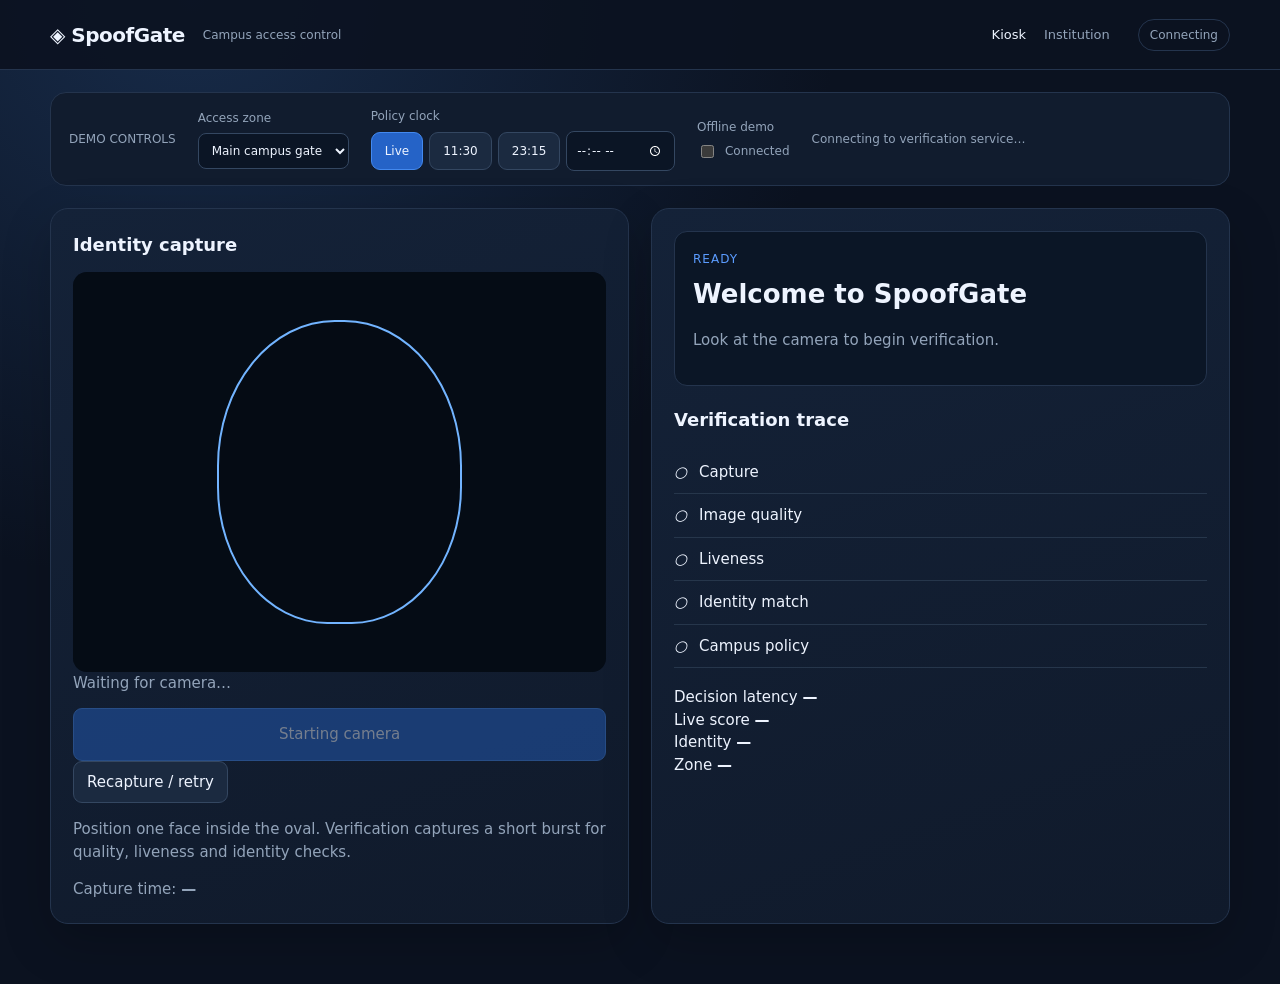
==== commit 4cf2e293: "Fix kiosk frontend markup and app.js integration" ====
--- a/frontend/index.html
+++ b/frontend/index.html
@@ -3,114 +3,72 @@
 <head>
   <meta charset="utf-8">
   <meta name="viewport" content="width=device-width, initial-scale=1">
-  <title>SpoofGate kiosk</title>
-  <link rel="stylesheet" href="styles.css">
+  <meta name="theme-color" content="#0b1220">
+  <title>SpoofGate — Campus Access</title>
+  <link rel="stylesheet" href="/styles.css">
+  <style>
+    :root{color-scheme:dark;--bg:#0b1220;--panel:#111c2e;--line:#24344d;--muted:#93a4ba;--ink:#eef4ff;--blue:#5b9cff;--green:#31c48d;--red:#f16b75;--amber:#f4bd55}
+    *{box-sizing:border-box}body{margin:0;background:radial-gradient(ellipse at 15% 0,#172b49 0,transparent 42%),var(--bg);color:var(--ink);font:15px/1.5 Inter,ui-sans-serif,system-ui,sans-serif}
+    .bar{height:70px;padding:0 max(24px,calc((100% - 1180px)/2));display:flex;align-items:center;gap:28px;border-bottom:1px solid var(--line);background:#0b1220e8}
+    .brand{display:flex;align-items:center;gap:10px;color:var(--ink);text-decoration:none}.brand strong{font-size:20px;letter-spacing:-.5px}.brand span{color:var(--muted);font-size:12px;margin-left:8px}
+    .nav{display:flex;gap:18px;margin-left:auto}.nav a{color:var(--muted);text-decoration:none;font-size:13px}.nav a[aria-current]{color:var(--ink)}
+    .dot,.pill{border:1px solid var(--line);border-radius:999px;padding:6px 11px;color:var(--muted);font-size:12px}
+    .settings{max-width:1180px;margin:22px auto;padding:14px 18px;display:flex;align-items:center;gap:22px;flex-wrap:wrap;background:#111c2e;border:1px solid var(--line);border-radius:16px}
+    .label,.field{font-size:12px;color:var(--muted)}.field{display:grid;gap:6px}select,input,button{font:inherit}select,input{background:#0b1525;color:var(--ink);border:1px solid #344761;border-radius:8px;padding:9px}
+    .seg{display:flex;gap:6px;align-items:center}.seg button,.btn{background:#1b2a40;border:1px solid #344761;color:var(--ink);border-radius:9px;padding:9px 13px;cursor:pointer}.seg button[aria-pressed=true],.primary{background:#2563c7;border-color:#4389ef}.btn:disabled{opacity:.45;cursor:not-allowed}
+    .switch{display:flex;gap:8px;align-items:center}.setup{color:var(--muted);font-size:12px}
+    .kiosk{max-width:1180px;margin:22px auto 60px;display:grid;grid-template-columns:minmax(300px,1fr) minmax(360px,1fr);gap:22px}
+    .reader,.result,.panel{background:linear-gradient(160deg,#142238,#101a2b);border:1px solid var(--line);border-radius:18px;padding:22px;box-shadow:0 18px 50px #0003}
+    .reader h2,.result h2{margin:0 0 14px;font-size:18px}.lens{position:relative;overflow:hidden;border-radius:14px;background:#050b14;aspect-ratio:4/3}.feed,video{width:100%;height:100%;object-fit:cover}.oval{position:absolute;inset:12% 27%;border:2px solid #72b4ff;border-radius:48% 48% 45% 45%;box-shadow:0 0 0 999px #06101a55}.over{position:absolute;inset:0;background:#08111eeF;padding:25px}.go{width:100%;margin-top:14px;padding:14px}.hint,.muted,.why{color:var(--muted)}.verdict{padding:18px;background:#0b1626;border:1px solid var(--line);border-radius:13px}.state{font-size:12px;color:var(--blue);text-transform:uppercase;letter-spacing:1px}.verdict h1{font-size:26px;margin:7px 0}.checks{list-style:none;padding:0;margin:18px 0}.checks li{display:flex;gap:12px;padding:10px 0;border-bottom:1px solid #26364b}.val{margin-left:auto;color:var(--muted)}.timing{display:flex;gap:10px;align-items:center;color:var(--muted);font-size:12px}.track{height:5px;flex:1;background:#26364b;border-radius:8px}.track i{display:block;height:100%;background:var(--blue);width:0}.admin-grid{display:grid;grid-template-columns:1fr 1fr;gap:14px;margin-top:16px}.admin-grid label{display:grid;gap:6px;color:var(--muted);font-size:12px}.admin-grid input{width:100%}.hidden-compat{display:none!important}
+    @media(max-width:800px){.kiosk{grid-template-columns:1fr;margin:14px}.settings{margin:14px}.bar{padding:0 14px}.nav{gap:9px}.nav a{font-size:11px}.brand span{display:none}}
+  </style>
 </head>
 <body class="theme-kiosk">
-  <header class="bar">
-    <a class="brand" href="index.html">
-      <svg viewBox="0 0 24 24" width="24" height="24" aria-hidden="true"><path d="M12 2 4 5v6c0 5 3.4 9.4 8 11 4.6-1.6 8-6 8-11V5l-8-3Z" fill="none" stroke="currentColor" stroke-width="2"/><path d="m8.5 12 2.5 2.5 4.5-5" fill="none" stroke="currentColor" stroke-width="2" stroke-linecap="round" stroke-linejoin="round"/></svg>
-      <strong>SpoofGate</strong>
-      <span id="where">Main campus gate</span>
-    </a>
-    <nav class="nav" aria-label="Dashboards">
-      <a href="index.html" aria-current="page">Kiosk</a>
-      <a href="admin.html">Institution</a>
-      <a href="redteam.html">Red team</a>
-    </nav>
-    <span class="dot" id="engine-dot">Connecting</span>
-  </header>
-
-  <section class="settings" aria-label="Demo settings">
-    <span class="label">Demo settings</span>
-    <label class="field">Entrance
-      <select id="zone">
-        <option value="campus_gate">Main campus gate (open 24/7)</option>
-        <option value="lab_cse">AI Lab (CSE), scheduled hours</option>
-        <option value="server_room">Server room, faculty only</option>
-      </select>
-    </label>
-    <div class="field">Time used for access rules
-      <div class="seg" role="group" aria-label="Clock">
-        <button type="button" data-time="" aria-pressed="true">Real time</button>
-        <button type="button" data-time="11:30" aria-pressed="false">11:30</button>
-        <button type="button" data-time="23:15" aria-pressed="false">23:15</button>
-        <input type="time" id="time-custom" aria-label="Other time">
-      </div>
-    </div>
-    <div class="field">Connection to central service
-      <label class="switch"><input type="checkbox" id="offline"><i></i><span id="offline-label">Connected</span></label>
-    </div>
-    <div class="setup" id="setup" aria-live="polite"></div>
+<header class="bar">
+  <a class="brand" href="/"><strong>◈ SpoofGate</strong><span id="where">Campus access control</span></a>
+  <nav class="nav"><a href="/" aria-current="page">Kiosk</a><a href="#institution" id="btn-admin">Institution</a></nav>
+  <span class="dot" id="engine-dot">Connecting</span>
+</header>
+<section class="settings">
+  <span class="label">DEMO CONTROLS</span>
+  <label class="field">Access zone<select id="zone"><option value="campus_gate">Main campus gate</option><option value="lab_cse">AI Lab (CSE)</option><option value="server_room">Server room</option></select></label>
+  <div class="field">Policy clock<div class="seg"><button type="button" data-time="" aria-pressed="true">Live</button><button type="button" data-time="11:30" aria-pressed="false">11:30</button><button type="button" data-time="23:15" aria-pressed="false">23:15</button><input type="time" id="time-custom"></div></div>
+  <label class="field">Offline demo <span class="switch"><input type="checkbox" id="offline-toggle"><span id="offline-label">Connected</span></span></label>
+  <div id="setup" class="setup">Connecting to verification service…</div>
+</section>
+<main class="kiosk">
+  <section class="reader" id="cam">
+    <h2>Identity capture</h2>
+    <div class="lens" id="lens"><div class="feed"><video id="video" playsinline muted autoplay></video><div class="oval"></div><div id="flash"></div><div id="shutter"></div><span id="edge" hidden>Offline</span><div class="over" id="cam-msg" hidden><h3 id="cam-msg-title">Camera unavailable</h3><p id="cam-msg-text"></p><button class="btn" id="cam-retry" type="button">Retry camera</button></div></div></div>
+    <div id="cam-meta" class="muted">Waiting for camera…</div>
+    <button class="btn primary go" id="btn-verify" type="button" disabled><span id="verify-text">Starting camera</span></button>
+    <button class="btn" id="btn-recapture" type="button">Recapture / retry</button>
+    <p class="hint">Position one face inside the oval. Verification captures a short burst for quality, liveness and identity checks.</p>
+    <div class="muted">Capture time: <strong id="watch">—</strong></div>
   </section>
-
-  <div class="offline-note" id="offline-note" hidden>
-    <span><b>Offline safe mode.</b> This kiosk decides on its own with stricter rules. Restricted areas stay locked and doubtful cases go to the security desk.</span>
-    <span id="offline-rule-text" class="small"></span>
+  <section class="result">
+    <div class="verdict" id="hero"><div class="state" id="hero-kicker">READY</div><h1 id="hero-title">Welcome to SpoofGate</h1><p class="why" id="hero-sub">Look at the camera to begin verification.</p><span id="hero-code"></span><span id="hero-icon"></span></div>
+    <div id="verdict" hidden><span id="v-state"></span><h1 id="v-title"></h1><p id="v-why"></p></div>
+    <h2 style="margin-top:20px">Verification trace</h2>
+    <ol class="checks" id="trace"><li data-k="capture"><i>○</i> Capture</li><li data-k="quality"><i>○</i> Image quality</li><li data-k="liveness"><i>○</i> Liveness</li><li data-k="identity"><i>○</i> Identity match</li><li data-k="policy"><i>○</i> Campus policy</li></ol>
+    <div class="checks"><div>Decision latency <strong id="lat-total">—</strong></div><div>Live score <strong id="live-val">—</strong></div><div>Identity <strong id="id-user">—</strong></div><div>Zone <strong id="pol-zone">—</strong></div><div id="lat-break"></div><div id="sla-fill"></div><div id="live-note"></div></div>
+    <div id="next" hidden><h3 id="n-title"></h3><p id="n-text"></p><div id="n-actions"></div><div id="n-code"><input id="otp"><button id="btn-otp">Submit code</button></div><p id="step-err"></p><p id="otp-demo"></p><button id="btn-action">Complete action check</button><button id="btn-otp-demo">Demo OTP</button><button id="btn-recapture">Recapture</button></div>
+    <div id="step" hidden><h3 id="step-title"></h3><p id="step-text"></p><p id="step-err"></p><input id="otp"><button id="btn-otp">Verify code</button><button id="btn-action">Head-turn check</button><button id="btn-otp-demo">Show demo code</button><button id="step-recapture">Retry</button><p id="otp-demo"></p></div>
+    <div id="queue" hidden><span id="queue-count">0</span> pending offline events <button id="btn-sync">Sync</button></div>
+    <div id="audit"></div>
+  </section>
+</main>
+<dialog id="admin" style="background:#111c2e;color:#eef4ff;border:1px solid #344761;border-radius:16px;max-width:760px;width:90%">
+  <h2>Institution dashboard</h2><button class="btn" onclick="document.getElementById('admin').close()">Close</button>
+  <div class="admin-grid">
+    <label>Student ID to enroll<input id="enroll-id" placeholder="e.g. student-001"></label><div><button class="btn primary" id="btn-enroll">Enroll from camera</button><p id="enroll-msg"></p></div>
+    <label>Student ID to revoke<select id="revoke-id"></select></label><div><button class="btn" id="btn-revoke">Revoke identity</button><p id="revoke-msg"></p></div>
   </div>
-
-  <main class="kiosk">
-    <section class="reader" aria-label="Camera">
-      <div class="lens" id="lens">
-        <div class="feed">
-          <video id="video" playsinline muted autoplay></video>
-          <div class="oval" aria-hidden="true"></div>
-          <div class="shutter" id="shutter"></div>
-          <span class="edge" id="edge" hidden>Working offline</span>
-          <div class="over" id="cam-over" hidden>
-            <h3>Camera unavailable</h3>
-            <p id="cam-error"></p>
-            <button class="btn" id="cam-retry" type="button">Try the camera again</button>
-          </div>
-        </div>
-      </div>
-      <button class="btn primary go" id="go" type="button" disabled><span id="go-text">Starting camera</span><kbd>Space</kbd></button>
-      <p class="hint">Look into the oval and press Verify. It takes about half a second and no photo is kept.</p>
-    </section>
-
-    <section class="result" aria-live="polite">
-      <div class="verdict" id="verdict">
-        <div class="state" id="v-state">Ready</div>
-        <h1 id="v-title">Look at the camera</h1>
-        <p class="why" id="v-why">Press Verify to check in.</p>
-      </div>
-
-      <div class="next" id="next" hidden>
-        <h3 id="n-title"></h3>
-        <p class="muted" id="n-text"></p>
-        <div class="row" id="n-actions"></div>
-        <div class="row" id="n-code" hidden>
-          <input class="otp" id="code" inputmode="numeric" maxlength="6" placeholder="······" autocomplete="one-time-code" aria-label="6-digit approval code">
-          <button class="btn primary" id="code-go" type="button">Confirm code</button>
-        </div>
-        <div class="wait" id="n-wait" hidden><span class="spinner" aria-hidden="true"></span><span id="n-wait-text"></span></div>
-        <p class="err" id="n-err"></p>
-      </div>
-
-      <ol class="checks" id="checks" aria-label="What was checked">
-        <li data-k="quality"><span class="ic"></span><span class="what">Face is clear</span><span class="val"></span></li>
-        <li data-k="liveness"><span class="ic"></span><span class="what">Real person, not a photo or screen</span><span class="val"></span></li>
-        <li data-k="identity"><span class="ic"></span><span class="what">Recognised</span><span class="val"></span></li>
-        <li data-k="policy"><span class="ic"></span><span class="what">Allowed here at this time</span><span class="val"></span></li>
-        <li data-k="offline" hidden><span class="ic"></span><span class="what">Offline safety rules</span><span class="val"></span></li>
-        <li data-k="approval" hidden><span class="ic"></span><span class="what">HR / Security approval</span><span class="val"></span></li>
-      </ol>
-
-      <div class="timing" id="timing">
-        <span class="muted">Decided in</span>
-        <span class="track" aria-hidden="true"><i id="t-fill"></i></span>
-        <strong id="t-total">–</strong>
-        <span class="parts" id="t-parts">Target: under 2 seconds from pressing Verify.</span>
-      </div>
-
-      <div class="queue" id="queue" hidden>
-        <span><b id="q-count">0</b> offline decisions saved on this kiosk, waiting to sync. Only time, place, result and scores are kept.</span>
-        <button class="btn sm" id="sync" type="button">Sync now</button>
-      </div>
-    </section>
-  </main>
-
-  <script src="common.js"></script>
-  <script src="kiosk.js"></script>
-</body>
-</html>+  <h3>System diagnostics</h3><dl id="health-kv"></dl><p id="stats-body"></p><p id="summary"></p><button class="btn" id="btn-stats">Refresh stats</button>
+</dialog>
+<div id="toast" role="status" style="position:fixed;bottom:18px;left:50%;transform:translateX(-50%);background:#20334e;padding:10px 18px;border-radius:10px;display:none"></div>
+<div class="hidden-compat" aria-hidden="true">
+  <span id="r-live"></span><span id="r-sim"></span><span id="btn-sync"></span><span id="offline-banner"></span><span id="offline-text"></span><span id="cam-badge"></span><span id="pol-kv"></span><span id="step-otp"></span><span id="step-action"></span><span id="step-recapture"></span><span id="n-wait"></span><span id="n-wait-text"></span><span id="n-err"></span><span id="q-count"></span><span id="t-fill"></span><span id="t-total"></span><span id="t-parts"></span><span id="timing"></span><span id="offline-note"></span><span id="offline-rule-text"></span><span id="edge"></span><span id="shutter"></span><span id="pol-zone"></span><span id="id-user"></span><span id="live-val"></span><span id="lat-break"></span><span id="sla-fill"></span><span id="lat-total"></span><span id="label"></span><input id="claimed"><span id="scenario"></span><span id="cam-over"></span><span id="cam-error"></span><span id="flash"></span><span id="btn-sync"></span><span id="offline-toggle"></span><span id="btn-recapture"></span><span id="btn-otp"></span><span id="btn-action"></span><span id="btn-otp-demo"></span><span id="btn-admin"></span><span id="btn-enroll"></span><span id="btn-revoke"></span><span id="btn-stats"></span><span id="admin"></span><span id="audit"></span><span id="queue-count"></span><span id="stats-body"></span><span id="summary"></span><span id="enroll-id"></span><span id="enroll-msg"></span><span id="revoke-id"></span><span id="revoke-msg"></span><span id="health-kv"></span><span id="live-note"></span><span id="step-err"></span><span id="otp-demo"></span><span id="watch"></span><span id="cam"></span><span id="hero"></span><span id="hero-kicker"></span><span id="hero-title"></span><span id="hero-sub"></span><span id="hero-code"></span><span id="hero-icon"></span><span id="trace"></span><span id="lat-total"></span><span id="lat-break"></span><span id="sla-fill"></span><span id="id-user"></span><span id="pol-zone"></span><span id="pol-kv"></span><span id="offline-text"></span><span id="cam-meta"></span><span id="cam-msg"></span><span id="cam-msg-title"></span><span id="cam-msg-text"></span><span id="btn-verify"></span><span id="verify-text"></span><span id="otp"></span><span id="step"></span><span id="step-title"></span><span id="step-text"></span><span id="step-err"></span><span id="step-recapture"></span><span id="step-otp"></span><span id="step-action"></span><span id="n-title"></span><span id="n-text"></span><span id="n-actions"></span><span id="n-code"></span><span id="n-err"></span><span id="n-wait"></span><span id="n-wait-text"></span><span id="r-live"></span><span id="r-sim"></span><span id="offline"></span><span id="sync"></span>
+</div>
+<script src="/app.js" defer></script>
+</body></html>
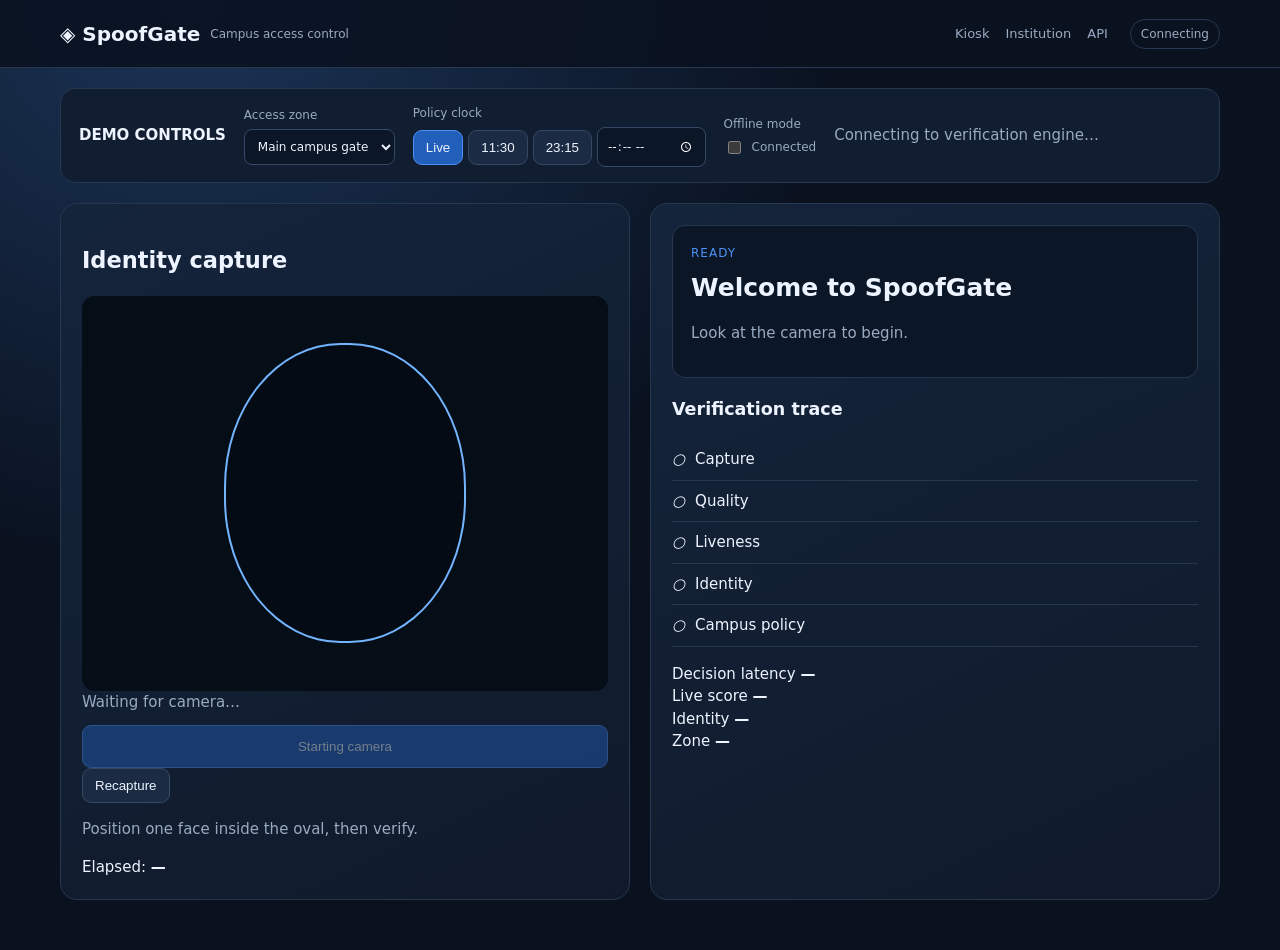
==== commit 0ee892e8: "Align kiosk HTML with existing frontend application bindings" ====
--- a/frontend/index.html
+++ b/frontend/index.html
@@ -1,74 +1,41 @@
-<!DOCTYPE html>
+<!doctype html>
 <html lang="en">
 <head>
-  <meta charset="utf-8">
-  <meta name="viewport" content="width=device-width, initial-scale=1">
-  <meta name="theme-color" content="#0b1220">
-  <title>SpoofGate — Campus Access</title>
-  <link rel="stylesheet" href="/styles.css">
-  <style>
-    :root{color-scheme:dark;--bg:#0b1220;--panel:#111c2e;--line:#24344d;--muted:#93a4ba;--ink:#eef4ff;--blue:#5b9cff;--green:#31c48d;--red:#f16b75;--amber:#f4bd55}
-    *{box-sizing:border-box}body{margin:0;background:radial-gradient(ellipse at 15% 0,#172b49 0,transparent 42%),var(--bg);color:var(--ink);font:15px/1.5 Inter,ui-sans-serif,system-ui,sans-serif}
-    .bar{height:70px;padding:0 max(24px,calc((100% - 1180px)/2));display:flex;align-items:center;gap:28px;border-bottom:1px solid var(--line);background:#0b1220e8}
-    .brand{display:flex;align-items:center;gap:10px;color:var(--ink);text-decoration:none}.brand strong{font-size:20px;letter-spacing:-.5px}.brand span{color:var(--muted);font-size:12px;margin-left:8px}
-    .nav{display:flex;gap:18px;margin-left:auto}.nav a{color:var(--muted);text-decoration:none;font-size:13px}.nav a[aria-current]{color:var(--ink)}
-    .dot,.pill{border:1px solid var(--line);border-radius:999px;padding:6px 11px;color:var(--muted);font-size:12px}
-    .settings{max-width:1180px;margin:22px auto;padding:14px 18px;display:flex;align-items:center;gap:22px;flex-wrap:wrap;background:#111c2e;border:1px solid var(--line);border-radius:16px}
-    .label,.field{font-size:12px;color:var(--muted)}.field{display:grid;gap:6px}select,input,button{font:inherit}select,input{background:#0b1525;color:var(--ink);border:1px solid #344761;border-radius:8px;padding:9px}
-    .seg{display:flex;gap:6px;align-items:center}.seg button,.btn{background:#1b2a40;border:1px solid #344761;color:var(--ink);border-radius:9px;padding:9px 13px;cursor:pointer}.seg button[aria-pressed=true],.primary{background:#2563c7;border-color:#4389ef}.btn:disabled{opacity:.45;cursor:not-allowed}
-    .switch{display:flex;gap:8px;align-items:center}.setup{color:var(--muted);font-size:12px}
-    .kiosk{max-width:1180px;margin:22px auto 60px;display:grid;grid-template-columns:minmax(300px,1fr) minmax(360px,1fr);gap:22px}
-    .reader,.result,.panel{background:linear-gradient(160deg,#142238,#101a2b);border:1px solid var(--line);border-radius:18px;padding:22px;box-shadow:0 18px 50px #0003}
-    .reader h2,.result h2{margin:0 0 14px;font-size:18px}.lens{position:relative;overflow:hidden;border-radius:14px;background:#050b14;aspect-ratio:4/3}.feed,video{width:100%;height:100%;object-fit:cover}.oval{position:absolute;inset:12% 27%;border:2px solid #72b4ff;border-radius:48% 48% 45% 45%;box-shadow:0 0 0 999px #06101a55}.over{position:absolute;inset:0;background:#08111eeF;padding:25px}.go{width:100%;margin-top:14px;padding:14px}.hint,.muted,.why{color:var(--muted)}.verdict{padding:18px;background:#0b1626;border:1px solid var(--line);border-radius:13px}.state{font-size:12px;color:var(--blue);text-transform:uppercase;letter-spacing:1px}.verdict h1{font-size:26px;margin:7px 0}.checks{list-style:none;padding:0;margin:18px 0}.checks li{display:flex;gap:12px;padding:10px 0;border-bottom:1px solid #26364b}.val{margin-left:auto;color:var(--muted)}.timing{display:flex;gap:10px;align-items:center;color:var(--muted);font-size:12px}.track{height:5px;flex:1;background:#26364b;border-radius:8px}.track i{display:block;height:100%;background:var(--blue);width:0}.admin-grid{display:grid;grid-template-columns:1fr 1fr;gap:14px;margin-top:16px}.admin-grid label{display:grid;gap:6px;color:var(--muted);font-size:12px}.admin-grid input{width:100%}.hidden-compat{display:none!important}
-    @media(max-width:800px){.kiosk{grid-template-columns:1fr;margin:14px}.settings{margin:14px}.bar{padding:0 14px}.nav{gap:9px}.nav a{font-size:11px}.brand span{display:none}}
-  </style>
-</head>
+<meta charset="utf-8"><meta name="viewport" content="width=device-width,initial-scale=1">
+<meta name="theme-color" content="#0b1424"><title>SpoofGate | Campus Access</title>
+<link rel="stylesheet" href="/styles.css">
+<style>
+:root{color-scheme:dark;--bg:#0a1220;--panel:#111d30;--line:#263750;--muted:#9aabc1;--ink:#eef4ff;--blue:#4d91f7;--green:#36c995;--red:#f47780;--amber:#f3bd5d}
+*{box-sizing:border-box}body{margin:0;background:radial-gradient(ellipse at 15% 0,#1b3457 0,transparent 42%),var(--bg);color:var(--ink);font:15px/1.5 Inter,system-ui,sans-serif}
+.bar{min-height:68px;padding:12px max(20px,calc((100% - 1160px)/2));display:flex;align-items:center;gap:22px;border-bottom:1px solid var(--line);background:#0a1220e8}
+.brand{display:flex;gap:10px;align-items:center;color:var(--ink);text-decoration:none}.brand strong{font-size:20px}.brand span{color:var(--muted);font-size:12px}.nav{display:flex;gap:16px;margin-left:auto}.nav a{color:var(--muted);text-decoration:none;font-size:13px}
+.pill,.dot{border:1px solid var(--line);border-radius:99px;padding:5px 10px;color:var(--muted);font-size:12px}
+.settings{max-width:1160px;margin:20px auto;padding:15px 18px;display:flex;align-items:center;gap:18px;flex-wrap:wrap;background:var(--panel);border:1px solid var(--line);border-radius:15px}
+.field{display:grid;gap:5px;color:var(--muted);font-size:12px}select,input{background:#0b1627;color:var(--ink);border:1px solid #354966;border-radius:8px;padding:9px;font:inherit}.seg{display:flex;gap:5px;align-items:center}.seg button,.btn{background:#1b2b43;color:var(--ink);border:1px solid #354966;border-radius:9px;padding:9px 12px;cursor:pointer}.seg button[aria-pressed=true],.primary{background:#225fba;border-color:#4d91f7}.btn:disabled{opacity:.45;cursor:not-allowed}.switch{display:flex;gap:8px;align-items:center}
+.kiosk{max-width:1160px;margin:20px auto 50px;display:grid;grid-template-columns:1fr 1fr;gap:20px}.reader,.result,.panel{background:linear-gradient(155deg,#14243b,#101a2a);border:1px solid var(--line);border-radius:17px;padding:21px;min-width:0}
+.lens{position:relative;overflow:hidden;background:#050b14;border-radius:13px;aspect-ratio:4/3}.feed,video{width:100%;height:100%;object-fit:cover}.oval{position:absolute;inset:12% 27%;border:2px solid #72b4ff;border-radius:48%;box-shadow:0 0 0 999px #06101a66;pointer-events:none}.over{position:absolute;inset:0;background:#08111eee;padding:22px}.go{width:100%;margin-top:12px;padding:13px}.hint,.muted,.why{color:var(--muted)}.verdict{padding:18px;background:#0b1626;border:1px solid var(--line);border-radius:13px}.state{font-size:12px;color:var(--blue);letter-spacing:1px}.verdict h1{font-size:25px;margin:7px 0}.checks{list-style:none;padding:0;margin:16px 0}.checks li{display:flex;gap:10px;align-items:center;padding:9px 0;border-bottom:1px solid #263750}.checks .val{margin-left:auto;color:var(--muted)}.timing{display:flex;gap:10px;align-items:center;color:var(--muted);font-size:12px}.track{height:5px;flex:1;background:#263750;border-radius:8px}.track i{display:block;height:100%;background:var(--blue);width:0}.admin-grid{display:grid;grid-template-columns:1fr 1fr;gap:14px}.admin-grid label{display:grid;gap:6px;color:var(--muted);font-size:12px}.admin-grid input{width:100%}.next,.queue{margin-top:15px;padding:14px;border:1px solid var(--line);border-radius:12px}.row{display:flex;gap:8px;flex-wrap:wrap}.err{color:var(--red)}#toast{position:fixed;bottom:18px;left:50%;transform:translateX(-50%);background:#20334e;padding:10px 18px;border-radius:10px;display:none}.on{display:block!important}
+@media(max-width:800px){.kiosk{grid-template-columns:1fr;margin:14px}.settings{margin:14px}.bar{padding:12px 14px;flex-wrap:wrap}.nav{gap:9px}.nav a{font-size:11px}}
+</style></head>
 <body class="theme-kiosk">
-<header class="bar">
-  <a class="brand" href="/"><strong>◈ SpoofGate</strong><span id="where">Campus access control</span></a>
-  <nav class="nav"><a href="/" aria-current="page">Kiosk</a><a href="#institution" id="btn-admin">Institution</a></nav>
-  <span class="dot" id="engine-dot">Connecting</span>
-</header>
-<section class="settings">
-  <span class="label">DEMO CONTROLS</span>
-  <label class="field">Access zone<select id="zone"><option value="campus_gate">Main campus gate</option><option value="lab_cse">AI Lab (CSE)</option><option value="server_room">Server room</option></select></label>
-  <div class="field">Policy clock<div class="seg"><button type="button" data-time="" aria-pressed="true">Live</button><button type="button" data-time="11:30" aria-pressed="false">11:30</button><button type="button" data-time="23:15" aria-pressed="false">23:15</button><input type="time" id="time-custom"></div></div>
-  <label class="field">Offline demo <span class="switch"><input type="checkbox" id="offline-toggle"><span id="offline-label">Connected</span></span></label>
-  <div id="setup" class="setup">Connecting to verification service…</div>
-</section>
+<header class="bar"><a class="brand" href="/"><strong>◈ SpoofGate</strong><span id="where">Campus access control</span></a><nav class="nav"><a href="/" aria-current="page">Kiosk</a><a href="#admin" id="btn-admin">Institution</a><a href="/docs">API</a></nav><span class="pill" id="pill-engine"><span id="engine-dot">Connecting</span></span></header>
+<section class="settings"><strong>DEMO CONTROLS</strong>
+<label class="field">Access zone<select id="zone"><option value="campus_gate">Main campus gate</option><option value="lab_cse">AI Lab (CSE)</option><option value="server_room">Server room</option></select></label>
+<div class="field">Policy clock<div class="seg"><button type="button" data-time="" aria-pressed="true">Live</button><button type="button" data-time="11:30" aria-pressed="false">11:30</button><button type="button" data-time="23:15" aria-pressed="false">23:15</button><input type="time" id="time-custom"></div></div>
+<label class="field">Offline mode<span class="switch"><input type="checkbox" id="offline-toggle"><span id="offline-label">Connected</span></span></label>
+<div id="setup" class="muted">Connecting to verification engine…</div></section>
+<div id="offline-banner" hidden><span id="offline-text"></span></div>
 <main class="kiosk">
-  <section class="reader" id="cam">
-    <h2>Identity capture</h2>
-    <div class="lens" id="lens"><div class="feed"><video id="video" playsinline muted autoplay></video><div class="oval"></div><div id="flash"></div><div id="shutter"></div><span id="edge" hidden>Offline</span><div class="over" id="cam-msg" hidden><h3 id="cam-msg-title">Camera unavailable</h3><p id="cam-msg-text"></p><button class="btn" id="cam-retry" type="button">Retry camera</button></div></div></div>
-    <div id="cam-meta" class="muted">Waiting for camera…</div>
-    <button class="btn primary go" id="btn-verify" type="button" disabled><span id="verify-text">Starting camera</span></button>
-    <button class="btn" id="btn-recapture" type="button">Recapture / retry</button>
-    <p class="hint">Position one face inside the oval. Verification captures a short burst for quality, liveness and identity checks.</p>
-    <div class="muted">Capture time: <strong id="watch">—</strong></div>
-  </section>
-  <section class="result">
-    <div class="verdict" id="hero"><div class="state" id="hero-kicker">READY</div><h1 id="hero-title">Welcome to SpoofGate</h1><p class="why" id="hero-sub">Look at the camera to begin verification.</p><span id="hero-code"></span><span id="hero-icon"></span></div>
-    <div id="verdict" hidden><span id="v-state"></span><h1 id="v-title"></h1><p id="v-why"></p></div>
-    <h2 style="margin-top:20px">Verification trace</h2>
-    <ol class="checks" id="trace"><li data-k="capture"><i>○</i> Capture</li><li data-k="quality"><i>○</i> Image quality</li><li data-k="liveness"><i>○</i> Liveness</li><li data-k="identity"><i>○</i> Identity match</li><li data-k="policy"><i>○</i> Campus policy</li></ol>
-    <div class="checks"><div>Decision latency <strong id="lat-total">—</strong></div><div>Live score <strong id="live-val">—</strong></div><div>Identity <strong id="id-user">—</strong></div><div>Zone <strong id="pol-zone">—</strong></div><div id="lat-break"></div><div id="sla-fill"></div><div id="live-note"></div></div>
-    <div id="next" hidden><h3 id="n-title"></h3><p id="n-text"></p><div id="n-actions"></div><div id="n-code"><input id="otp"><button id="btn-otp">Submit code</button></div><p id="step-err"></p><p id="otp-demo"></p><button id="btn-action">Complete action check</button><button id="btn-otp-demo">Demo OTP</button><button id="btn-recapture">Recapture</button></div>
-    <div id="step" hidden><h3 id="step-title"></h3><p id="step-text"></p><p id="step-err"></p><input id="otp"><button id="btn-otp">Verify code</button><button id="btn-action">Head-turn check</button><button id="btn-otp-demo">Show demo code</button><button id="step-recapture">Retry</button><p id="otp-demo"></p></div>
-    <div id="queue" hidden><span id="queue-count">0</span> pending offline events <button id="btn-sync">Sync</button></div>
-    <div id="audit"></div>
-  </section>
-</main>
-<dialog id="admin" style="background:#111c2e;color:#eef4ff;border:1px solid #344761;border-radius:16px;max-width:760px;width:90%">
-  <h2>Institution dashboard</h2><button class="btn" onclick="document.getElementById('admin').close()">Close</button>
-  <div class="admin-grid">
-    <label>Student ID to enroll<input id="enroll-id" placeholder="e.g. student-001"></label><div><button class="btn primary" id="btn-enroll">Enroll from camera</button><p id="enroll-msg"></p></div>
-    <label>Student ID to revoke<select id="revoke-id"></select></label><div><button class="btn" id="btn-revoke">Revoke identity</button><p id="revoke-msg"></p></div>
-  </div>
-  <h3>System diagnostics</h3><dl id="health-kv"></dl><p id="stats-body"></p><p id="summary"></p><button class="btn" id="btn-stats">Refresh stats</button>
-</dialog>
-<div id="toast" role="status" style="position:fixed;bottom:18px;left:50%;transform:translateX(-50%);background:#20334e;padding:10px 18px;border-radius:10px;display:none"></div>
-<div class="hidden-compat" aria-hidden="true">
-  <span id="r-live"></span><span id="r-sim"></span><span id="btn-sync"></span><span id="offline-banner"></span><span id="offline-text"></span><span id="cam-badge"></span><span id="pol-kv"></span><span id="step-otp"></span><span id="step-action"></span><span id="step-recapture"></span><span id="n-wait"></span><span id="n-wait-text"></span><span id="n-err"></span><span id="q-count"></span><span id="t-fill"></span><span id="t-total"></span><span id="t-parts"></span><span id="timing"></span><span id="offline-note"></span><span id="offline-rule-text"></span><span id="edge"></span><span id="shutter"></span><span id="pol-zone"></span><span id="id-user"></span><span id="live-val"></span><span id="lat-break"></span><span id="sla-fill"></span><span id="lat-total"></span><span id="label"></span><input id="claimed"><span id="scenario"></span><span id="cam-over"></span><span id="cam-error"></span><span id="flash"></span><span id="btn-sync"></span><span id="offline-toggle"></span><span id="btn-recapture"></span><span id="btn-otp"></span><span id="btn-action"></span><span id="btn-otp-demo"></span><span id="btn-admin"></span><span id="btn-enroll"></span><span id="btn-revoke"></span><span id="btn-stats"></span><span id="admin"></span><span id="audit"></span><span id="queue-count"></span><span id="stats-body"></span><span id="summary"></span><span id="enroll-id"></span><span id="enroll-msg"></span><span id="revoke-id"></span><span id="revoke-msg"></span><span id="health-kv"></span><span id="live-note"></span><span id="step-err"></span><span id="otp-demo"></span><span id="watch"></span><span id="cam"></span><span id="hero"></span><span id="hero-kicker"></span><span id="hero-title"></span><span id="hero-sub"></span><span id="hero-code"></span><span id="hero-icon"></span><span id="trace"></span><span id="lat-total"></span><span id="lat-break"></span><span id="sla-fill"></span><span id="id-user"></span><span id="pol-zone"></span><span id="pol-kv"></span><span id="offline-text"></span><span id="cam-meta"></span><span id="cam-msg"></span><span id="cam-msg-title"></span><span id="cam-msg-text"></span><span id="btn-verify"></span><span id="verify-text"></span><span id="otp"></span><span id="step"></span><span id="step-title"></span><span id="step-text"></span><span id="step-err"></span><span id="step-recapture"></span><span id="step-otp"></span><span id="step-action"></span><span id="n-title"></span><span id="n-text"></span><span id="n-actions"></span><span id="n-code"></span><span id="n-err"></span><span id="n-wait"></span><span id="n-wait-text"></span><span id="r-live"></span><span id="r-sim"></span><span id="offline"></span><span id="sync"></span>
-</div>
-<script src="/app.js" defer></script>
-</body></html>+<section class="reader" id="cam"><h2>Identity capture</h2><div class="lens" id="lens"><div class="feed"><video id="video" playsinline muted autoplay></video><div class="oval"></div><div id="flash"></div><div id="shutter"></div><span id="edge" hidden>Offline</span><div class="over" id="cam-msg" hidden><h3 id="cam-msg-title">Camera unavailable</h3><p id="cam-msg-text"></p><button class="btn" id="cam-retry" type="button">Retry camera</button></div></div></div>
+<div class="muted" id="cam-meta">Waiting for camera…</div><button class="btn primary go" id="btn-verify" type="button" disabled><span id="verify-text">Starting camera</span></button><button class="btn" id="btn-recapture" type="button">Recapture</button><p class="hint">Position one face inside the oval, then verify.</p><div>Elapsed: <strong id="watch">—</strong></div><div id="cam-badge"></div><div id="cam-over" hidden><p id="cam-error"></p></div></section>
+<section class="result"><div class="verdict" id="hero"><div class="state" id="hero-kicker">READY</div><h1 id="hero-title">Welcome to SpoofGate</h1><p class="why" id="hero-sub">Look at the camera to begin.</p><span id="hero-code"></span><span id="hero-icon"></span></div>
+<div id="verdict" hidden><span id="v-state"></span><h1 id="v-title"></h1><p id="v-why"></p></div>
+<h3>Verification trace</h3><ol class="checks" id="trace"><li data-k="capture"><i>○</i> Capture</li><li data-k="quality"><i>○</i> Quality</li><li data-k="liveness"><i>○</i> Liveness</li><li data-k="identity"><i>○</i> Identity</li><li data-k="policy"><i>○</i> Campus policy</li></ol>
+<div class="checks"><div>Decision latency <strong id="lat-total">—</strong></div><div>Live score <strong id="live-val">—</strong></div><div>Identity <strong id="id-user">—</strong></div><div>Zone <strong id="pol-zone">—</strong></div><div id="lat-break"></div><div id="sla-fill"></div><div id="live-note"></div><div id="pol-kv"></div></div>
+<div id="next" class="next" hidden><h3 id="n-title"></h3><p id="n-text"></p><div id="n-actions" class="row"></div><div id="n-code" class="row" hidden><input id="otp" inputmode="numeric" maxlength="6" placeholder="6-digit code"><button class="btn primary" id="btn-otp">Submit code</button></div><p id="step-err" class="err"></p><p id="otp-demo"></p><button class="btn" id="btn-action">Head-turn check</button><button class="btn" id="btn-otp-demo">Demo code</button><button class="btn" id="step-recapture">Recapture</button><h4 id="step-title"></h4><p id="step-text"></p><button id="step-otp" hidden></button><button id="step-action" hidden></button></div>
+<div id="queue" class="queue" hidden><span id="queue-count">0</span> pending offline decisions <button class="btn" id="btn-sync">Sync</button><span id="q-count"></span><button id="sync" hidden></button></div>
+<div id="audit"></div><div id="offline-note" hidden><span id="offline-rule-text"></span></div><div id="stats-body"></div><div id="summary"></div></section></main>
+<dialog id="admin" style="background:#111d30;color:#eef4ff;border:1px solid #354966;border-radius:16px;max-width:760px;width:92%;padding:24px"><h2>Institution dashboard</h2><button class="btn" type="button" onclick="document.getElementById('admin').close()">Close</button>
+<div class="admin-grid"><label>Student ID<input id="enroll-id" placeholder="student-001"></label><div><button class="btn primary" id="btn-enroll" type="button">Enroll face</button><p id="enroll-msg"></p></div><label>Revoke student<select id="revoke-id"></select></label><div><button class="btn" id="btn-revoke" type="button">Revoke identity</button><p id="revoke-msg"></p></div></div><h3>System diagnostics</h3><dl id="health-kv"></dl><button class="btn" id="btn-stats" type="button">Refresh statistics</button></dialog>
+<div id="toast" role="status"></div>
+<div hidden aria-hidden="true"><span id="r-live"></span><span id="r-sim"></span><span id="label"></span><input id="claimed"><span id="btn-sync-placeholder"></span><span id="offline"></span><span id="cam-meta-placeholder"></span><span id="n-wait"></span><span id="n-wait-text"></span><span id="n-err"></span><span id="t-fill"></span><span id="t-total"></span><span id="t-parts"></span><span id="timing"></span><span id="offline-rule-text-placeholder"></span><span id="edge-placeholder"></span></div>
+<script src="/app.js" defer></script></body></html>
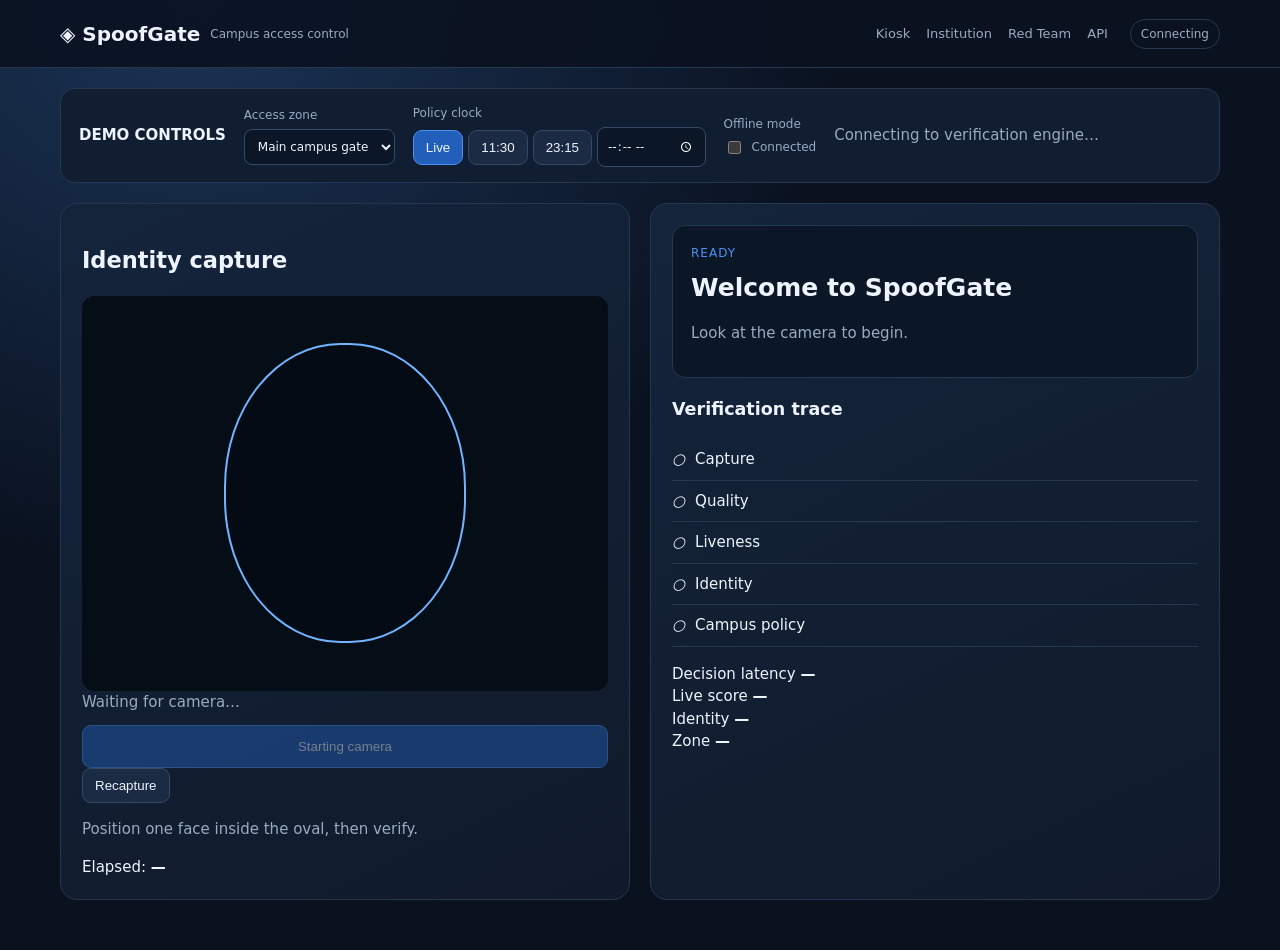
==== commit 3586d9a7: "Link all SpoofGate dashboards from kiosk navigation" ====
--- a/frontend/index.html
+++ b/frontend/index.html
@@ -17,7 +17,7 @@
 @media(max-width:800px){.kiosk{grid-template-columns:1fr;margin:14px}.settings{margin:14px}.bar{padding:12px 14px;flex-wrap:wrap}.nav{gap:9px}.nav a{font-size:11px}}
 </style></head>
 <body class="theme-kiosk">
-<header class="bar"><a class="brand" href="/"><strong>◈ SpoofGate</strong><span id="where">Campus access control</span></a><nav class="nav"><a href="/" aria-current="page">Kiosk</a><a href="#admin" id="btn-admin">Institution</a><a href="/docs">API</a></nav><span class="pill" id="pill-engine"><span id="engine-dot">Connecting</span></span></header>
+<header class="bar"><a class="brand" href="/"><strong>◈ SpoofGate</strong><span id="where">Campus access control</span></a><nav class="nav"><a href="/" aria-current="page">Kiosk</a><a href="/admin.html">Institution</a><a href="/redteam.html">Red Team</a><a href="/docs">API</a></nav><span class="pill" id="pill-engine"><span id="engine-dot">Connecting</span></span></header>
 <section class="settings"><strong>DEMO CONTROLS</strong>
 <label class="field">Access zone<select id="zone"><option value="campus_gate">Main campus gate</option><option value="lab_cse">AI Lab (CSE)</option><option value="server_room">Server room</option></select></label>
 <div class="field">Policy clock<div class="seg"><button type="button" data-time="" aria-pressed="true">Live</button><button type="button" data-time="11:30" aria-pressed="false">11:30</button><button type="button" data-time="23:15" aria-pressed="false">23:15</button><input type="time" id="time-custom"></div></div>
@@ -31,7 +31,7 @@
 <div id="verdict" hidden><span id="v-state"></span><h1 id="v-title"></h1><p id="v-why"></p></div>
 <h3>Verification trace</h3><ol class="checks" id="trace"><li data-k="capture"><i>○</i> Capture</li><li data-k="quality"><i>○</i> Quality</li><li data-k="liveness"><i>○</i> Liveness</li><li data-k="identity"><i>○</i> Identity</li><li data-k="policy"><i>○</i> Campus policy</li></ol>
 <div class="checks"><div>Decision latency <strong id="lat-total">—</strong></div><div>Live score <strong id="live-val">—</strong></div><div>Identity <strong id="id-user">—</strong></div><div>Zone <strong id="pol-zone">—</strong></div><div id="lat-break"></div><div id="sla-fill"></div><div id="live-note"></div><div id="pol-kv"></div></div>
-<div id="next" class="next" hidden><h3 id="n-title"></h3><p id="n-text"></p><div id="n-actions" class="row"></div><div id="n-code" class="row" hidden><input id="otp" inputmode="numeric" maxlength="6" placeholder="6-digit code"><button class="btn primary" id="btn-otp">Submit code</button></div><p id="step-err" class="err"></p><p id="otp-demo"></p><button class="btn" id="btn-action">Head-turn check</button><button class="btn" id="btn-otp-demo">Demo code</button><button class="btn" id="step-recapture">Recapture</button><h4 id="step-title"></h4><p id="step-text"></p><button id="step-otp" hidden></button><button id="step-action" hidden></button></div>
+<div id="next" class="next" hidden><h3 id="n-title"></h3><p id="n-text"></p><div id="n-actions" class="row"></div><div id="n-code" class="row" hidden><input id="otp" inputmode="numeric" maxlength="6" placeholder="6-digit code"><button class="btn primary" id="btn-otp">Submit code</button></div><p id="step-err" class="err"></p><p id="otp-demo"></p><button class="btn" id="btn-action">Head-turn check</button><button class="btn" id="btn-otp-demo">Demo code</button><button class="btn" id="step-recapture">Recapture</button><div id="step" hidden><h4 id="step-title"></h4><p id="step-text"></p><button id="step-otp" class="btn" type="button" hidden>Enter code</button><button id="step-action" class="btn" type="button" hidden>Start head-turn</button></div></div>
 <div id="queue" class="queue" hidden><span id="queue-count">0</span> pending offline decisions <button class="btn" id="btn-sync">Sync</button><span id="q-count"></span><button id="sync" hidden></button></div>
 <div id="audit"></div><div id="offline-note" hidden><span id="offline-rule-text"></span></div><div id="stats-body"></div><div id="summary"></div></section></main>
 <dialog id="admin" style="background:#111d30;color:#eef4ff;border:1px solid #354966;border-radius:16px;max-width:760px;width:92%;padding:24px"><h2>Institution dashboard</h2><button class="btn" type="button" onclick="document.getElementById('admin').close()">Close</button>
